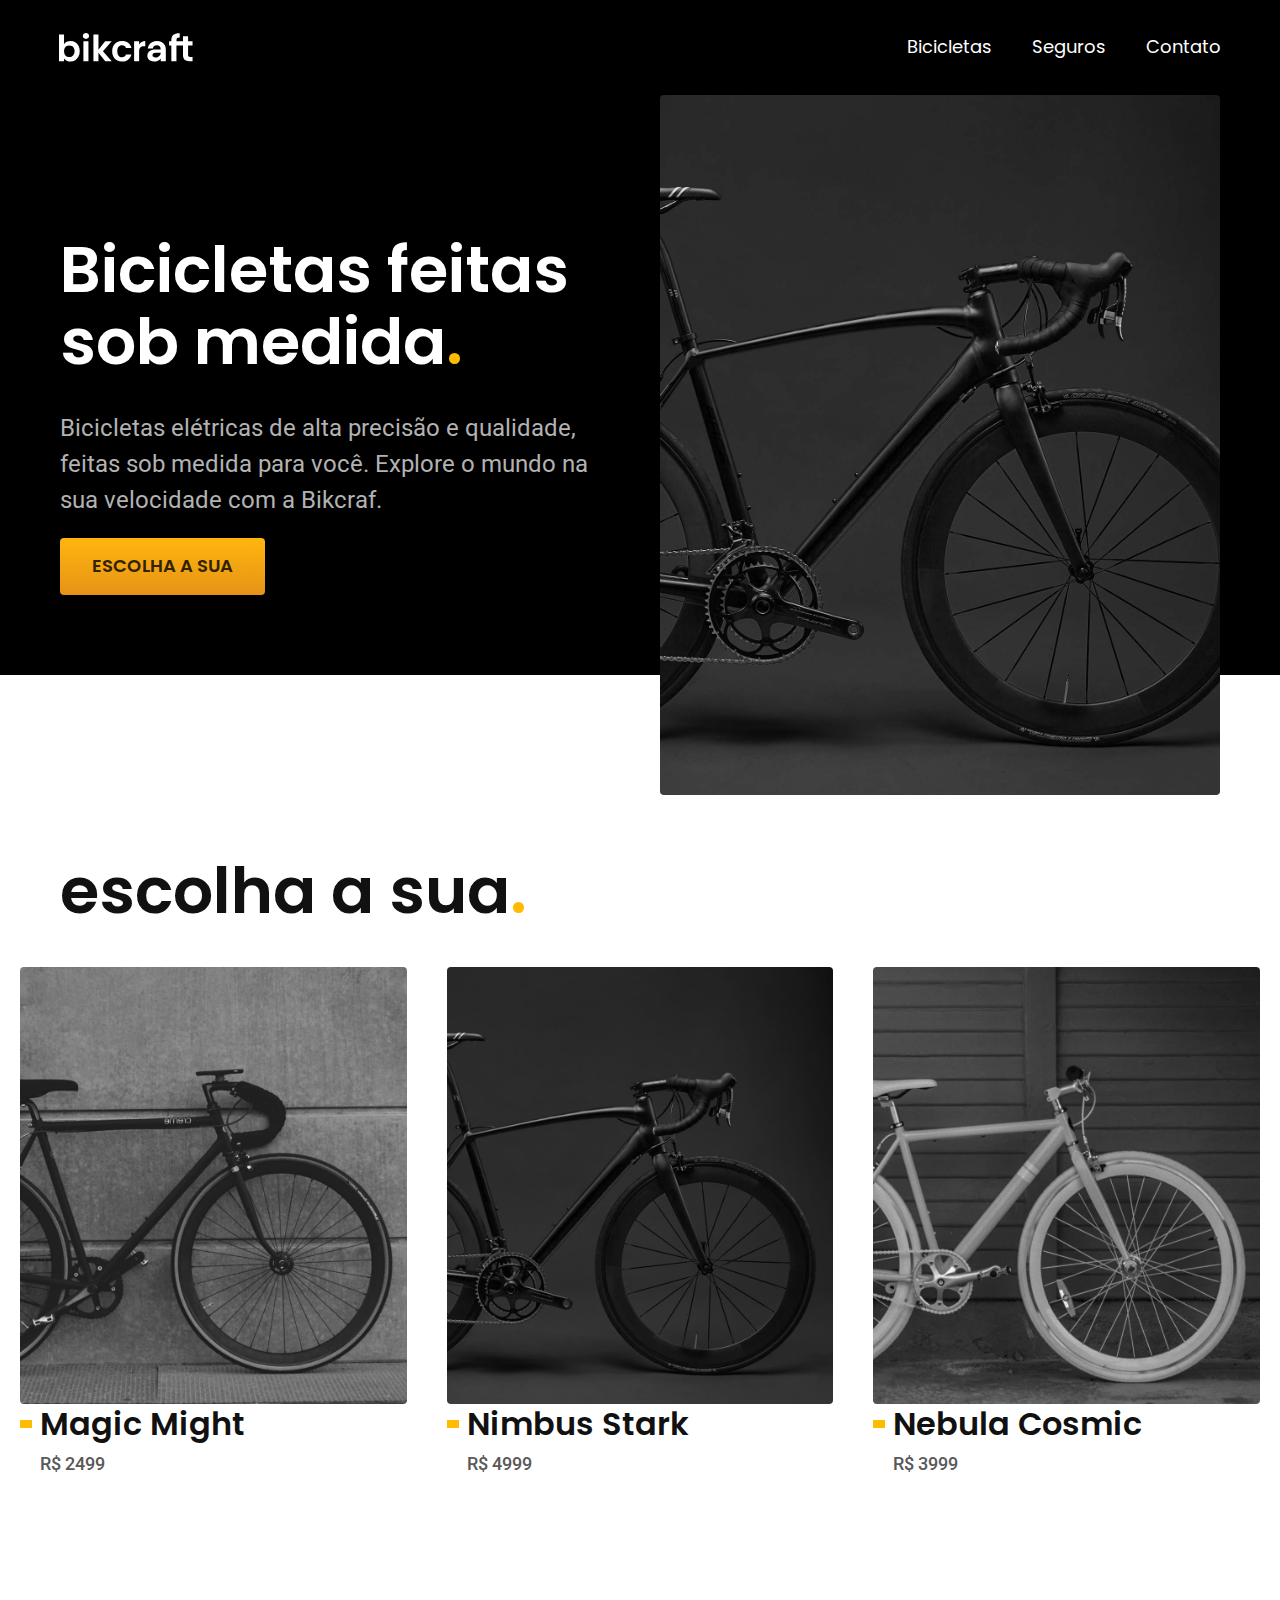
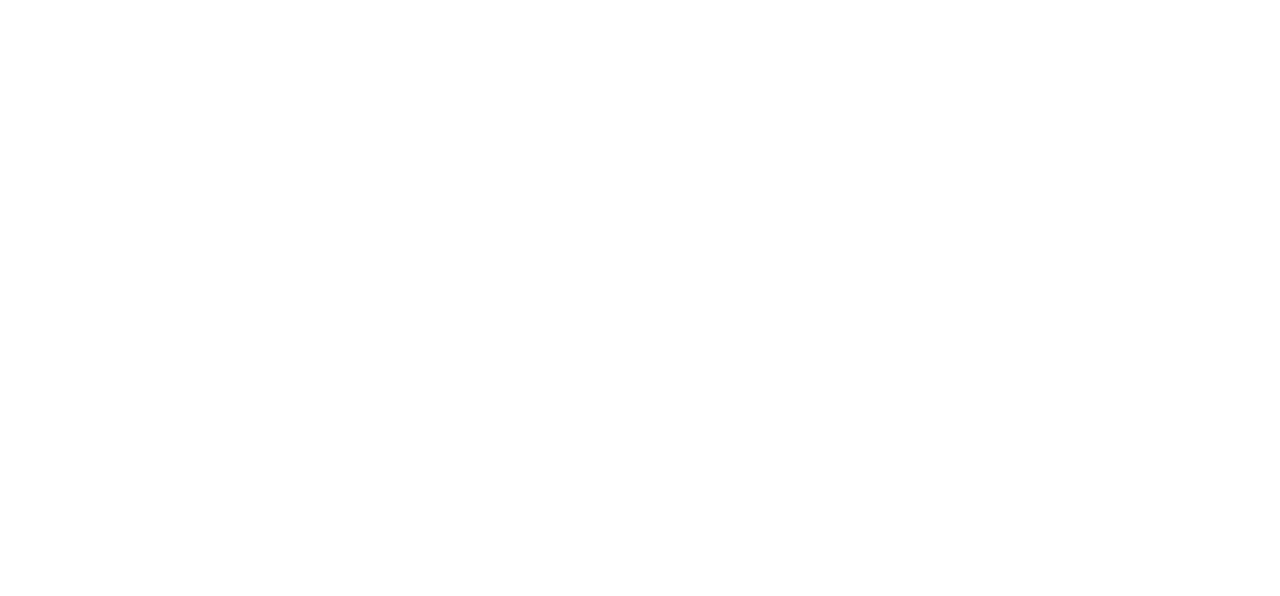
==== index.html @ c7e30a22 "bicicletas-lista-1" ====
<!DOCTYPE html>
<html lang="pt-br">

<head>
  <meta charset="UTF-8">
  <meta http-equiv="X-UA-Compatible" content="IE=edge">
  <meta name="viewport" content="width=device-width, initial-scale=1.0">
  <title>Bikcraft - Bicicletas Elétricas</title>
  <meta name="description" content="Biccletas elétricas de alta precisão e qualidade feitas sob medida para o cliente. Explore o mundo na sua velocidade com a Bikcraft.">
  <link rel="stylesheet" href="css/style.css">
  <link rel="preconnect" href="https://fonts.googleapis.com">
  <link rel="preconnect" href="https://fonts.gstatic.com" crossorigin>
  <link href="https://fonts.googleapis.com/css2?family=Poppins:wght@400;600&family=Roboto:wght@400;500&display=swap" rel="stylesheet">
</head>

<body>
  <header class="header-bg">
    <div class="header">
      <a href="./index.html">
        <img src="./img/bikcraft.svg" alt="Bikcraft">
      </a>
      <nav aria-label="primaria">
        <ul class="header-menu font-1-m cor-0">
          <li><a href="./bicicletas.html">Bicicletas</a></li>
          <li><a href="./seguros.html">Seguros</a></li>
          <li><a href="./contato.html">Contato</a></li>
        </ul>
      </nav>
    </div>
  </header>

  <main class="introducao-bg">
    <div class="introducao">
      <div class="introducao-conteudo">
        <h1 class="font-1-xxl">Bicicletas feitas sob medida<span class="cor-p1">.</span></h1>
        <p class="font-2-l cor-5">Bicicletas elétricas de alta precisão e qualidade, feitas sob medida para você. Explore o mundo na sua velocidade com a Bikcraf.</p>
        <a class="botao" href="./bicicletas.html">Escolha a sua</a>
      </div>
      <div>
        <img src="./img/fotos/introducao.jpg" alt="Bicicleta elétrica preta">
      </div>
    </div>
  </main>

  <article class="bicicletas-lista">
    <h2 class="font-1-xxl">escolha a sua<span class="cor-p1">.</span></h2>

    <ul>
      <li>
        <a href="./bicicletas/magic.html">
          <img src="./img/bicicletas/magic-home.jpg" alt="Bicicleta preta">
          <h3 class="font-1-xl">Magic Might</h3>
          <span class="font-2-m cor-8">R$ 2499</span>
        </a>
      </li>
      <li>
        <a href="./bicicletas/nimbus.html">
          <img src="./img/bicicletas/nimbus-home.jpg" alt="Bicicleta preta">
          <h3 class="font-1-xl">Nimbus Stark</h3>
          <span class="font-2-m cor-8">R$ 4999</span>
        </a>
      </li>
      <li>
        <a href="./bicicletas/nebula.html">
          <img src="./img/bicicletas/nebula-home.jpg" alt="Bicicleta preta">
          <h3 class="font-1-xl">Nebula Cosmic</h3>
          <span class="font-2-m cor-8">R$ 3999</span>
        </a>
      </li>
    </ul>
  </article>
</body>

</html>
---- css/style.css ----
@import "./global/global.css";
/* Utilidades */
@import "./utilidades/tipografia.css";
@import "./utilidades/cores.css";
@import "./utilidades/componentes.css";

/* Header */
@import "./global/header.css";

/* Home */
@import "./home/introducao.css";

/* Bicicletas */
@import "./bicicletas/bicicletas-lista.css";
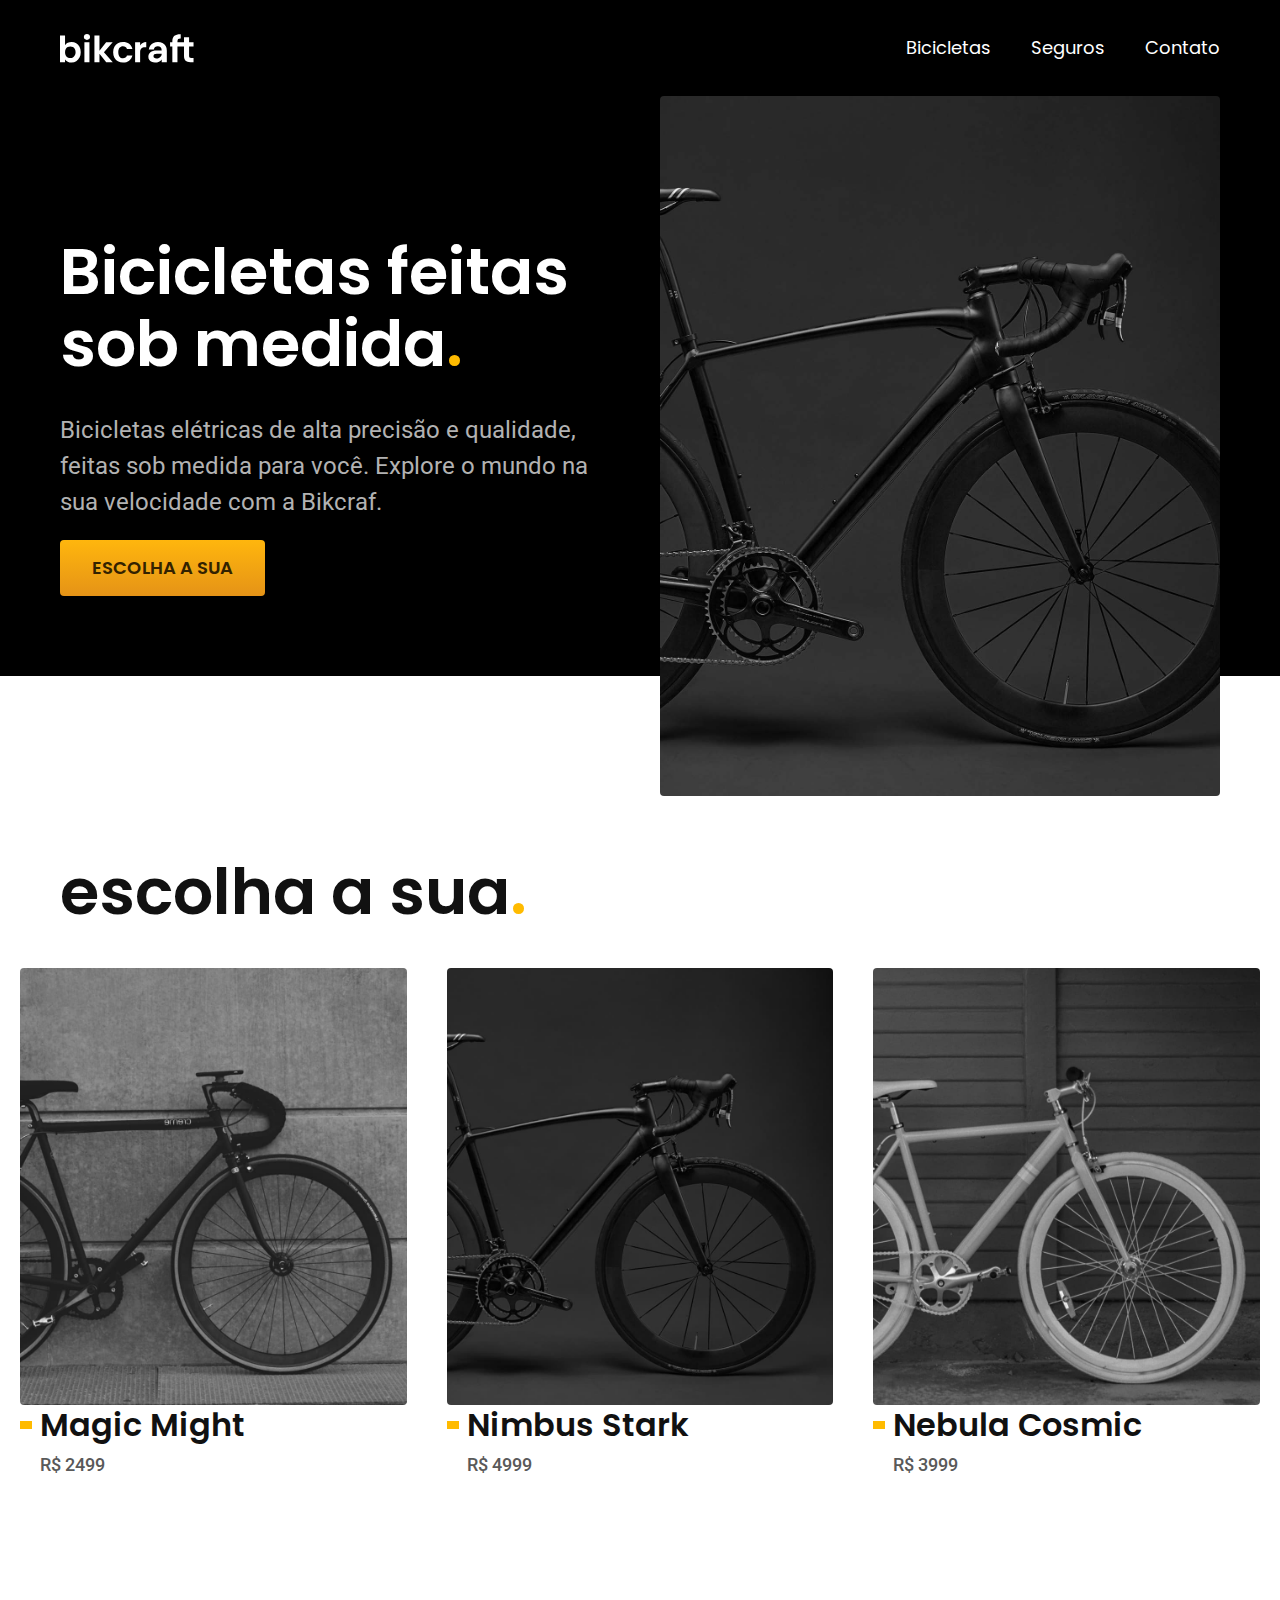
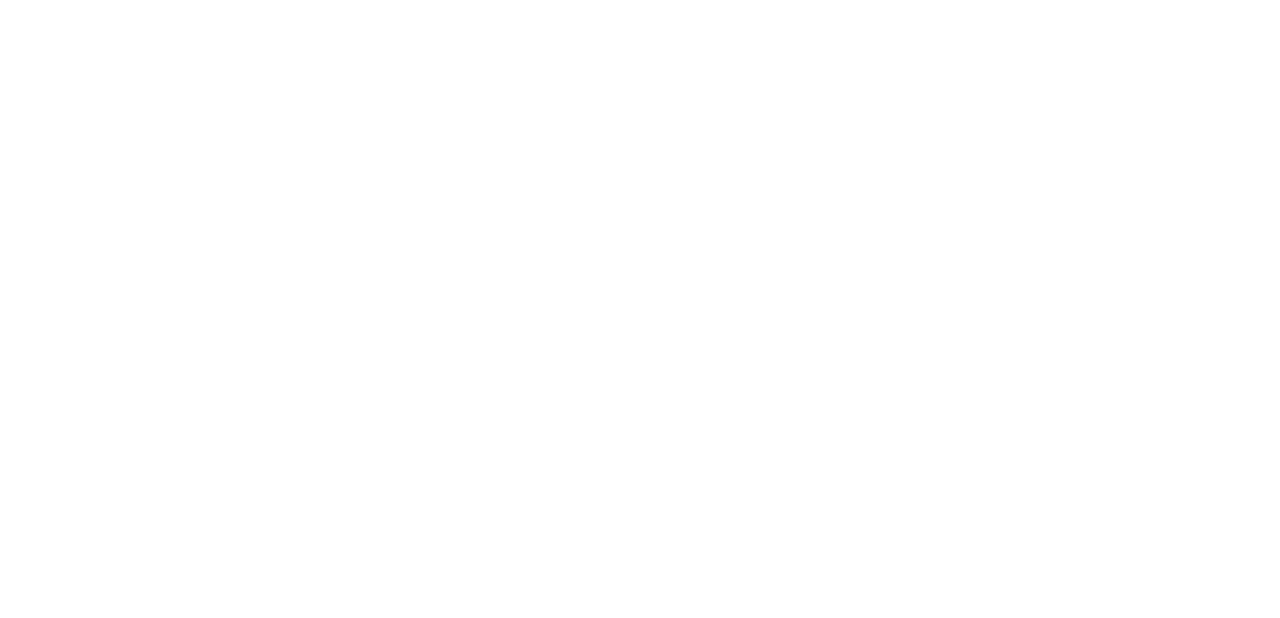
==== commit 75b16c81: "classe-container" ====
--- a/index.html
+++ b/index.html
@@ -15,7 +15,7 @@
 
 <body>
   <header class="header-bg">
-    <div class="header">
+    <div class="header container">
       <a href="./index.html">
         <img src="./img/bikcraft.svg" alt="Bikcraft">
       </a>
@@ -30,7 +30,7 @@
   </header>
 
   <main class="introducao-bg">
-    <div class="introducao">
+    <div class="introducao container">
       <div class="introducao-conteudo">
         <h1 class="font-1-xxl">Bicicletas feitas sob medida<span class="cor-p1">.</span></h1>
         <p class="font-2-l cor-5">Bicicletas elétricas de alta precisão e qualidade, feitas sob medida para você. Explore o mundo na sua velocidade com a Bikcraf.</p>
@@ -43,7 +43,7 @@
   </main>
 
   <article class="bicicletas-lista">
-    <h2 class="font-1-xxl">escolha a sua<span class="cor-p1">.</span></h2>
+    <h2 class="font-1-xxl container">escolha a sua<span class="cor-p1">.</span></h2>
 
     <ul>
       <li>
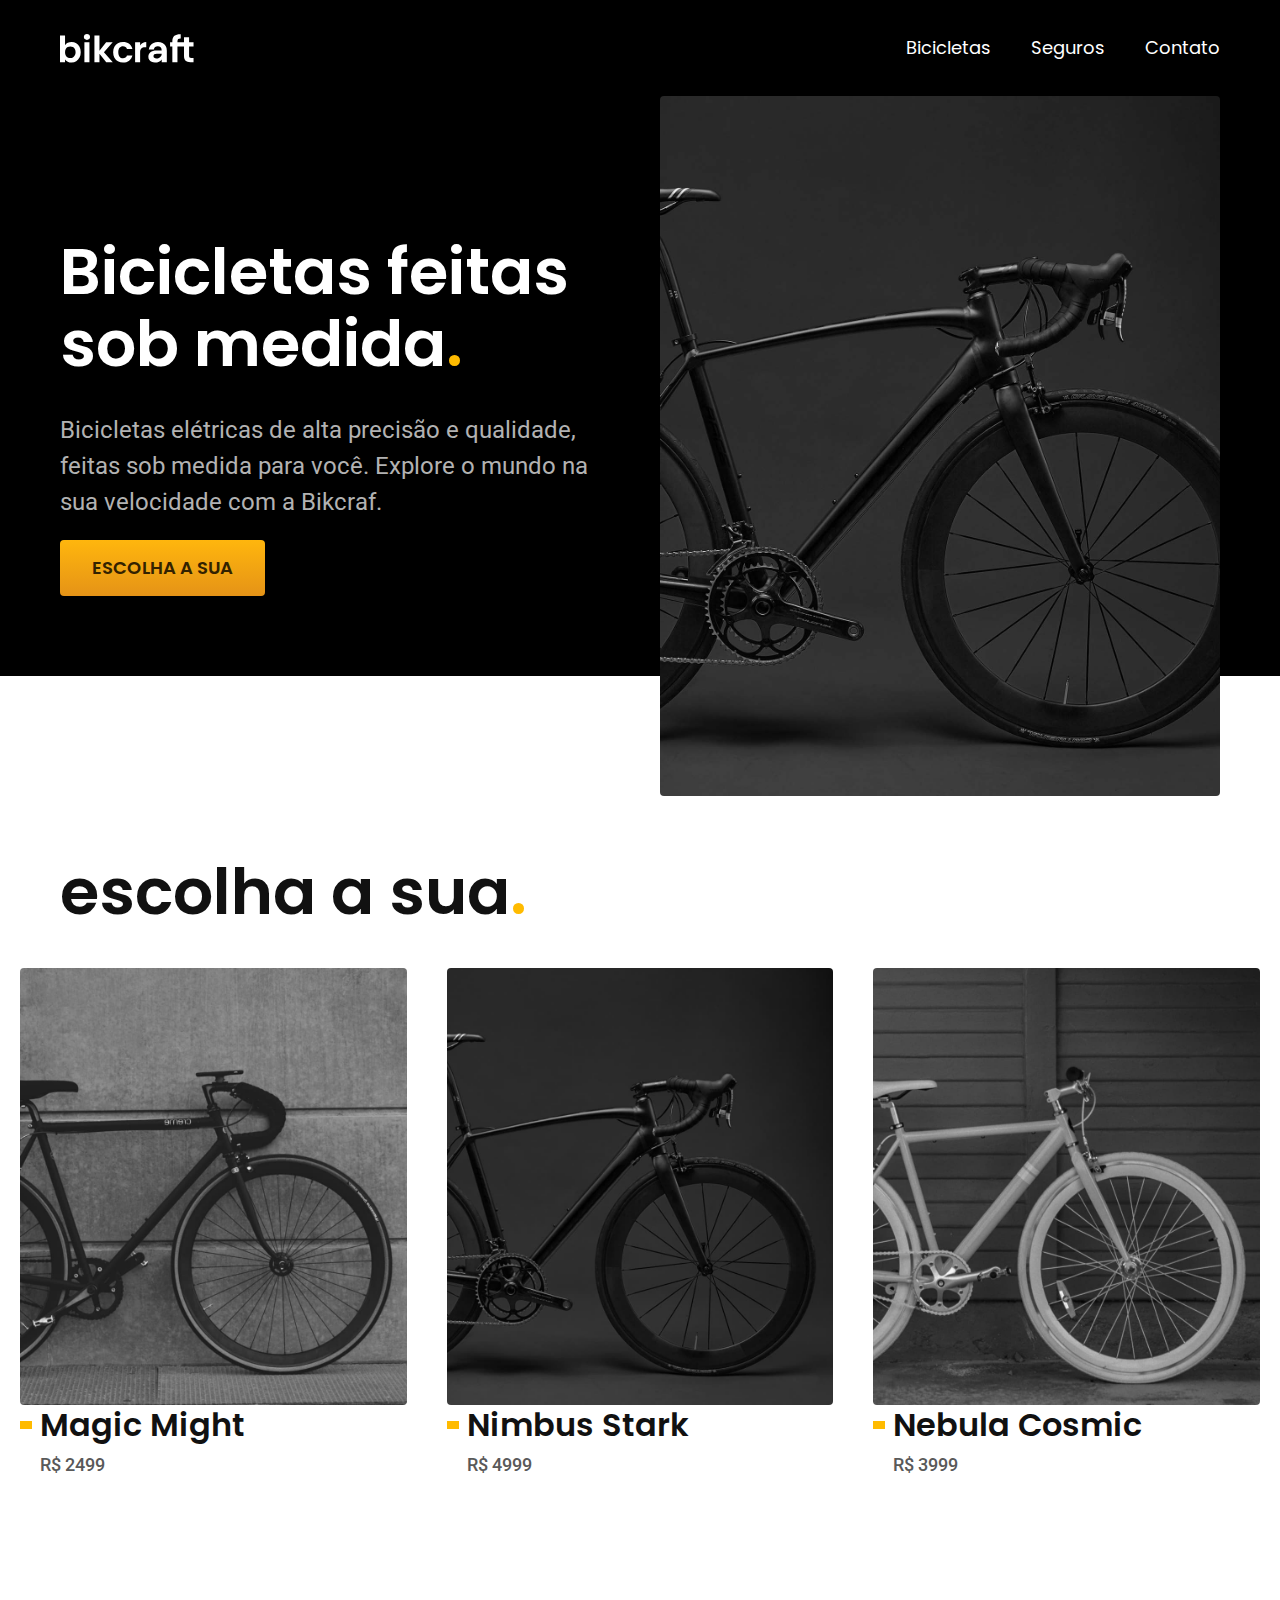
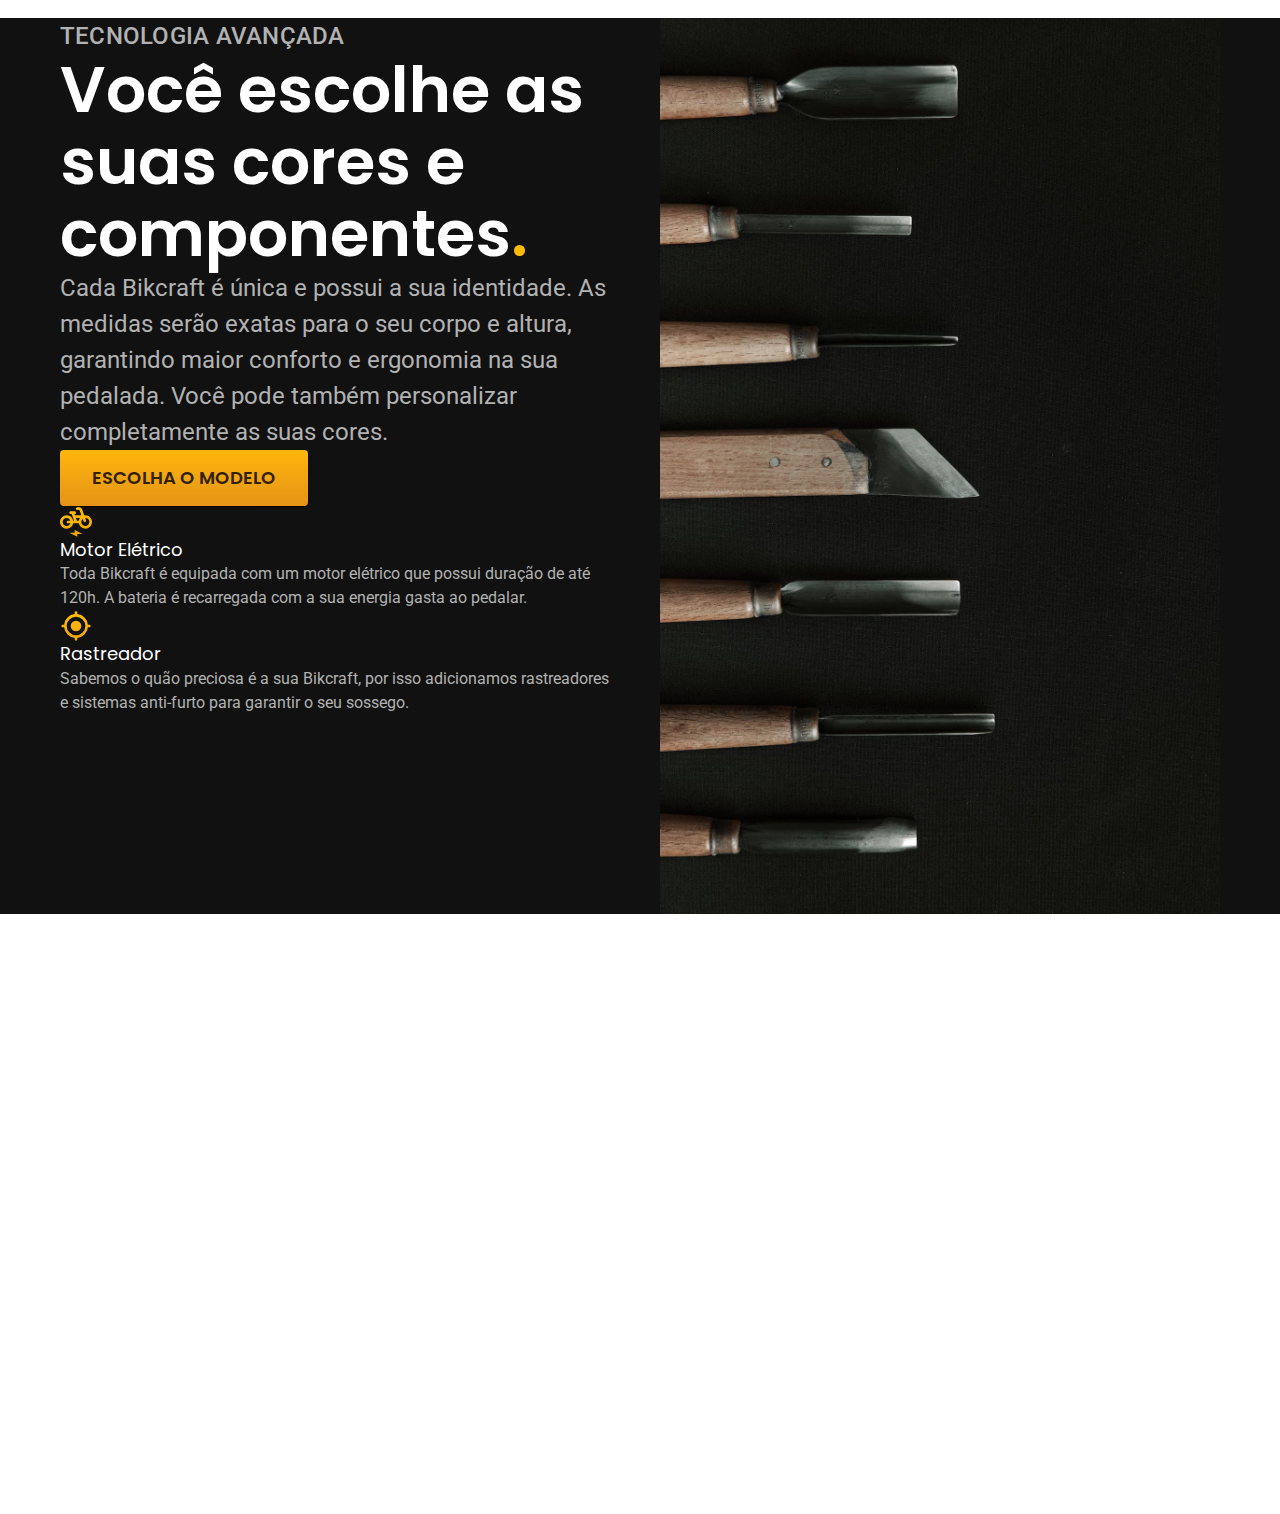
==== commit 9aa6fdda: "tecnologia-part-1" ====
--- a/index.html
+++ b/index.html
@@ -69,6 +69,30 @@
       </li>
     </ul>
   </article>
+
+  <article class="tecnologia-bg">
+    <div class="tecnologia container">
+      <div class="tecnologia-conteudo">
+        <span class="font-2-l-b cor-5">Tecnologia Avançada</span>
+        <h2 class="font-1-xxl cor-0">Você escolhe as suas cores e componentes<span class="cor-p1">.</span></h2>
+        <p class="font-2-l cor-5">Cada Bikcraft é única e possui a sua identidade. As medidas serão exatas para o seu corpo e altura, garantindo maior conforto e ergonomia na sua pedalada. Você pode também personalizar completamente as suas cores.</p>
+        <a class="botao link" href="./bicicletas.html">Escolha o modelo</a>
+        <div>
+          <img src="./img/icones/eletrica.svg" alt="">
+          <h3 class="font-1-m cor-0">Motor Elétrico</h3>
+          <p class="font-2-s cor-5">Toda Bikcraft é equipada com um motor elétrico que possui duração de até 120h. A bateria é recarregada com a sua energia gasta ao pedalar.</p>
+        </div>
+        <div>
+          <img src="./img/icones/rastreador.svg" alt="">
+          <h3 class="font-1-m cor-0">Rastreador</h3>
+          <p class="font-2-s cor-5">Sabemos o quão preciosa é a sua Bikcraft, por isso adicionamos rastreadores e sistemas anti-furto para garantir o seu sossego.</p>
+        </div>
+      </div>
+      <div class="tecnologia-imagem">
+        <img src="./img/fotos/tecnologia.jpg" alt="">
+      </div>
+    </div>
+  </article>
 </body>
 
 </html>--- a/css/style.css
+++ b/css/style.css
@@ -9,6 +9,7 @@
 
 /* Home */
 @import "./home/introducao.css";
+@import "./home/tecnologia.css";
 
 /* Bicicletas */
 @import "./bicicletas/bicicletas-lista.css";
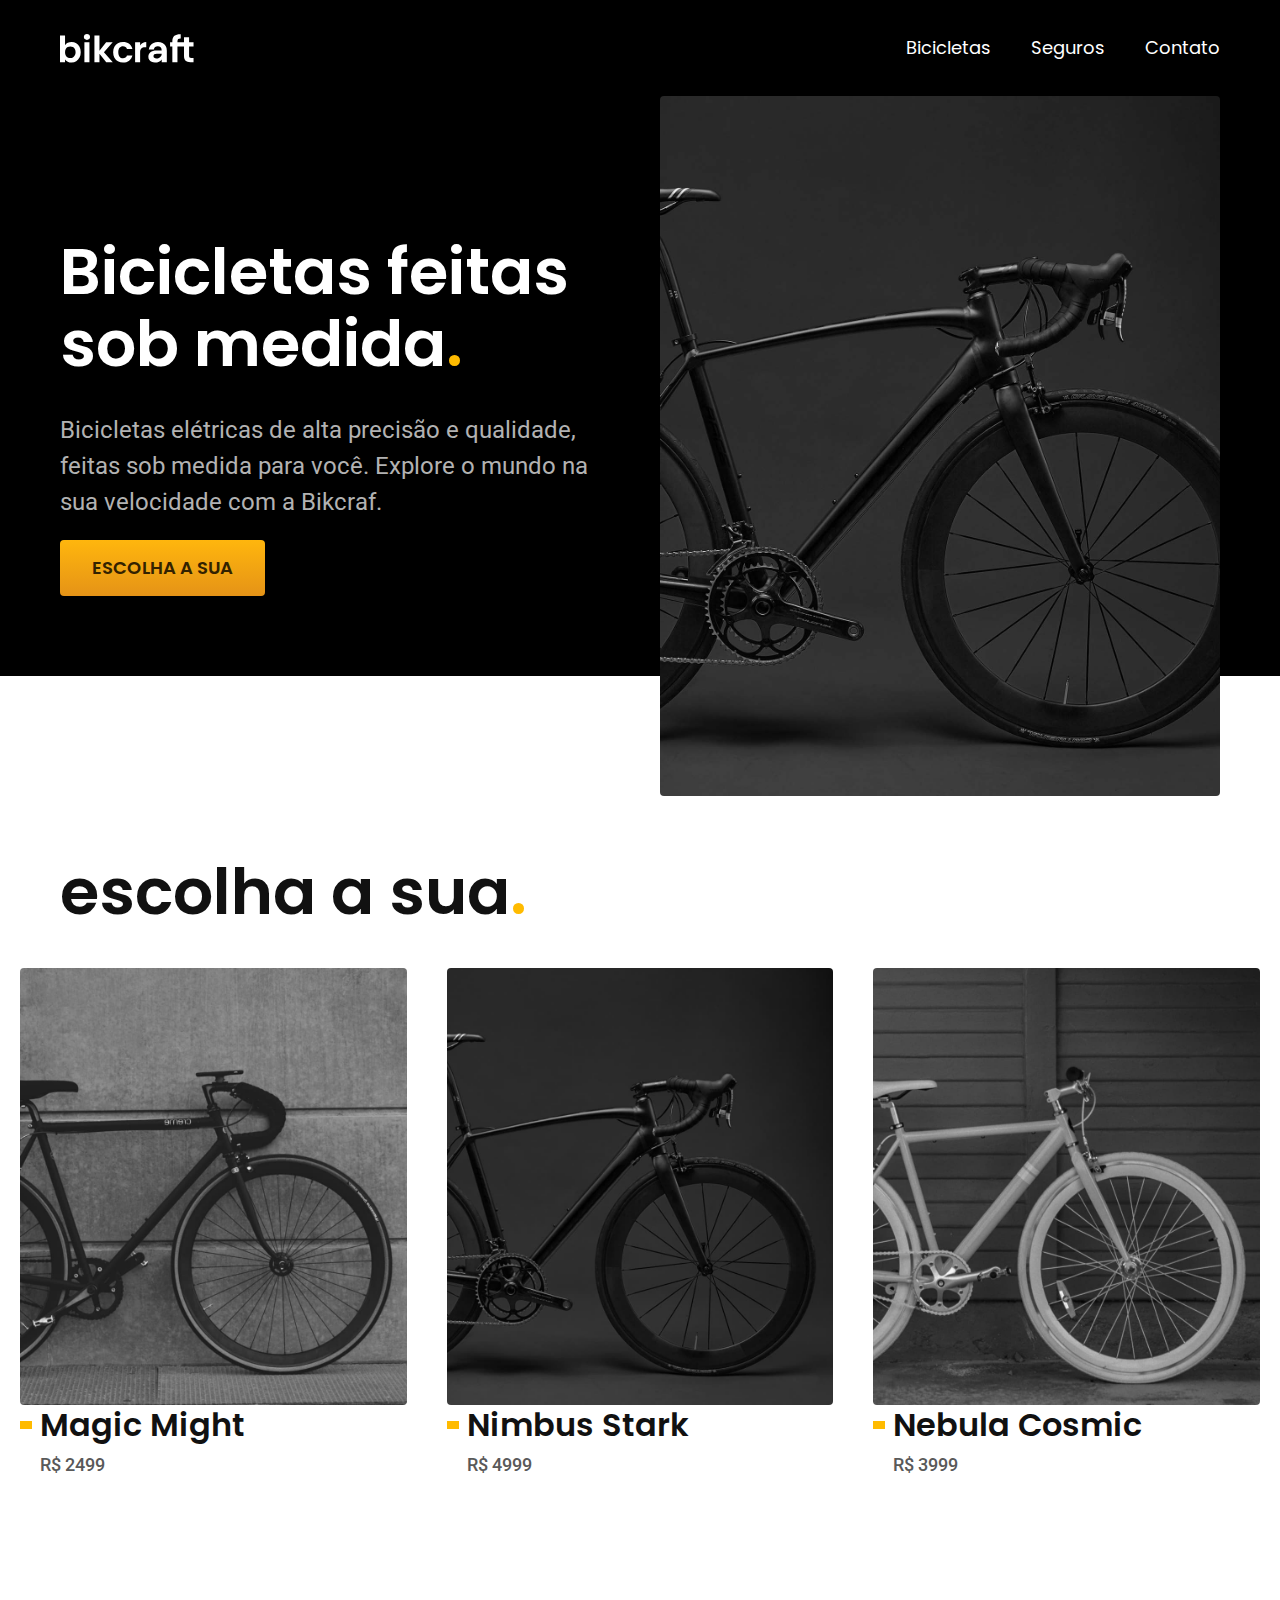
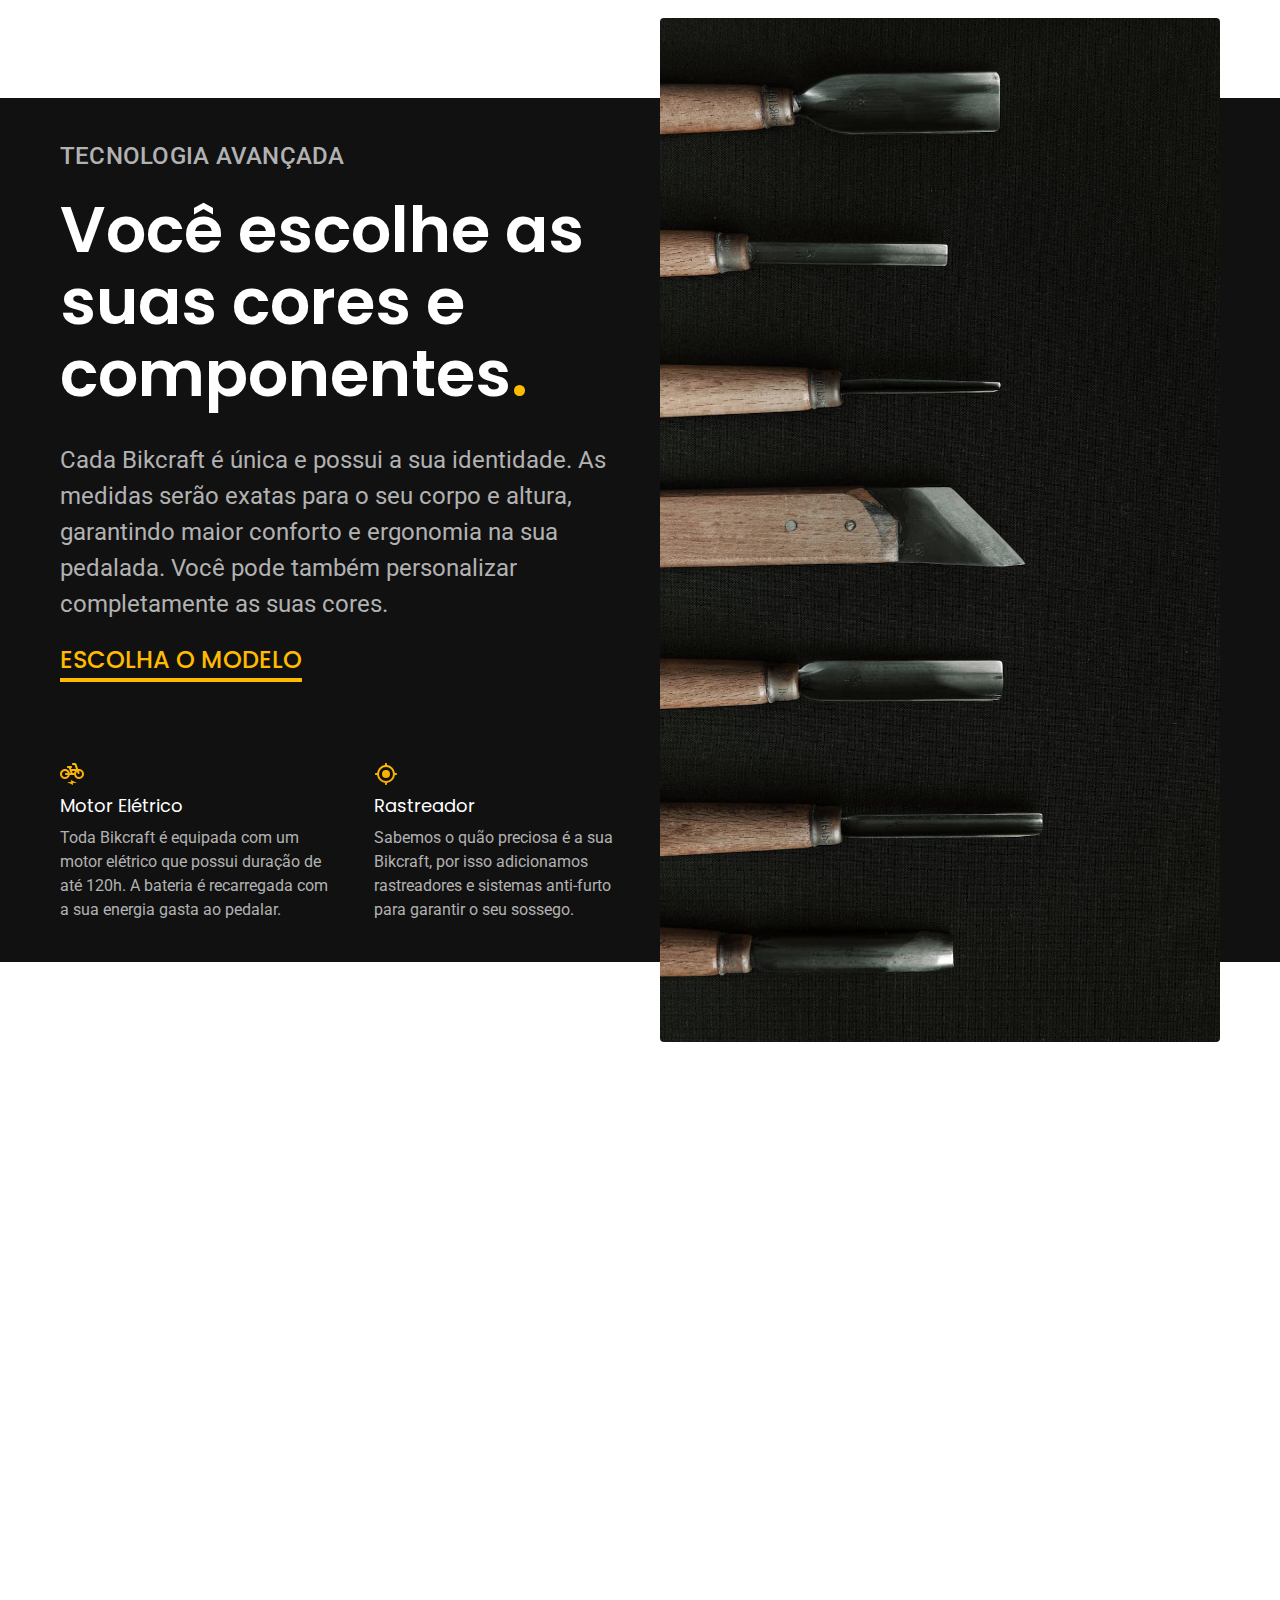
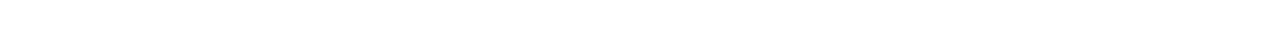
==== commit 75f0ed0b: "tecnologia-parte-2" ====
--- a/index.html
+++ b/index.html
@@ -76,16 +76,18 @@
         <span class="font-2-l-b cor-5">Tecnologia Avançada</span>
         <h2 class="font-1-xxl cor-0">Você escolhe as suas cores e componentes<span class="cor-p1">.</span></h2>
         <p class="font-2-l cor-5">Cada Bikcraft é única e possui a sua identidade. As medidas serão exatas para o seu corpo e altura, garantindo maior conforto e ergonomia na sua pedalada. Você pode também personalizar completamente as suas cores.</p>
-        <a class="botao link" href="./bicicletas.html">Escolha o modelo</a>
-        <div>
-          <img src="./img/icones/eletrica.svg" alt="">
-          <h3 class="font-1-m cor-0">Motor Elétrico</h3>
-          <p class="font-2-s cor-5">Toda Bikcraft é equipada com um motor elétrico que possui duração de até 120h. A bateria é recarregada com a sua energia gasta ao pedalar.</p>
-        </div>
-        <div>
-          <img src="./img/icones/rastreador.svg" alt="">
-          <h3 class="font-1-m cor-0">Rastreador</h3>
-          <p class="font-2-s cor-5">Sabemos o quão preciosa é a sua Bikcraft, por isso adicionamos rastreadores e sistemas anti-furto para garantir o seu sossego.</p>
+        <a class="link" href="./bicicletas.html">Escolha o modelo</a>
+        <div class="tecnologia-vantagens">
+          <div>
+            <img src="./img/icones/eletrica.svg" alt="">
+            <h3 class="font-1-m cor-0">Motor Elétrico</h3>
+            <p class="font-2-s cor-5">Toda Bikcraft é equipada com um motor elétrico que possui duração de até 120h. A bateria é recarregada com a sua energia gasta ao pedalar.</p>
+          </div>
+          <div>
+            <img src="./img/icones/rastreador.svg" alt="">
+            <h3 class="font-1-m cor-0">Rastreador</h3>
+            <p class="font-2-s cor-5">Sabemos o quão preciosa é a sua Bikcraft, por isso adicionamos rastreadores e sistemas anti-furto para garantir o seu sossego.</p>
+          </div>
         </div>
       </div>
       <div class="tecnologia-imagem">
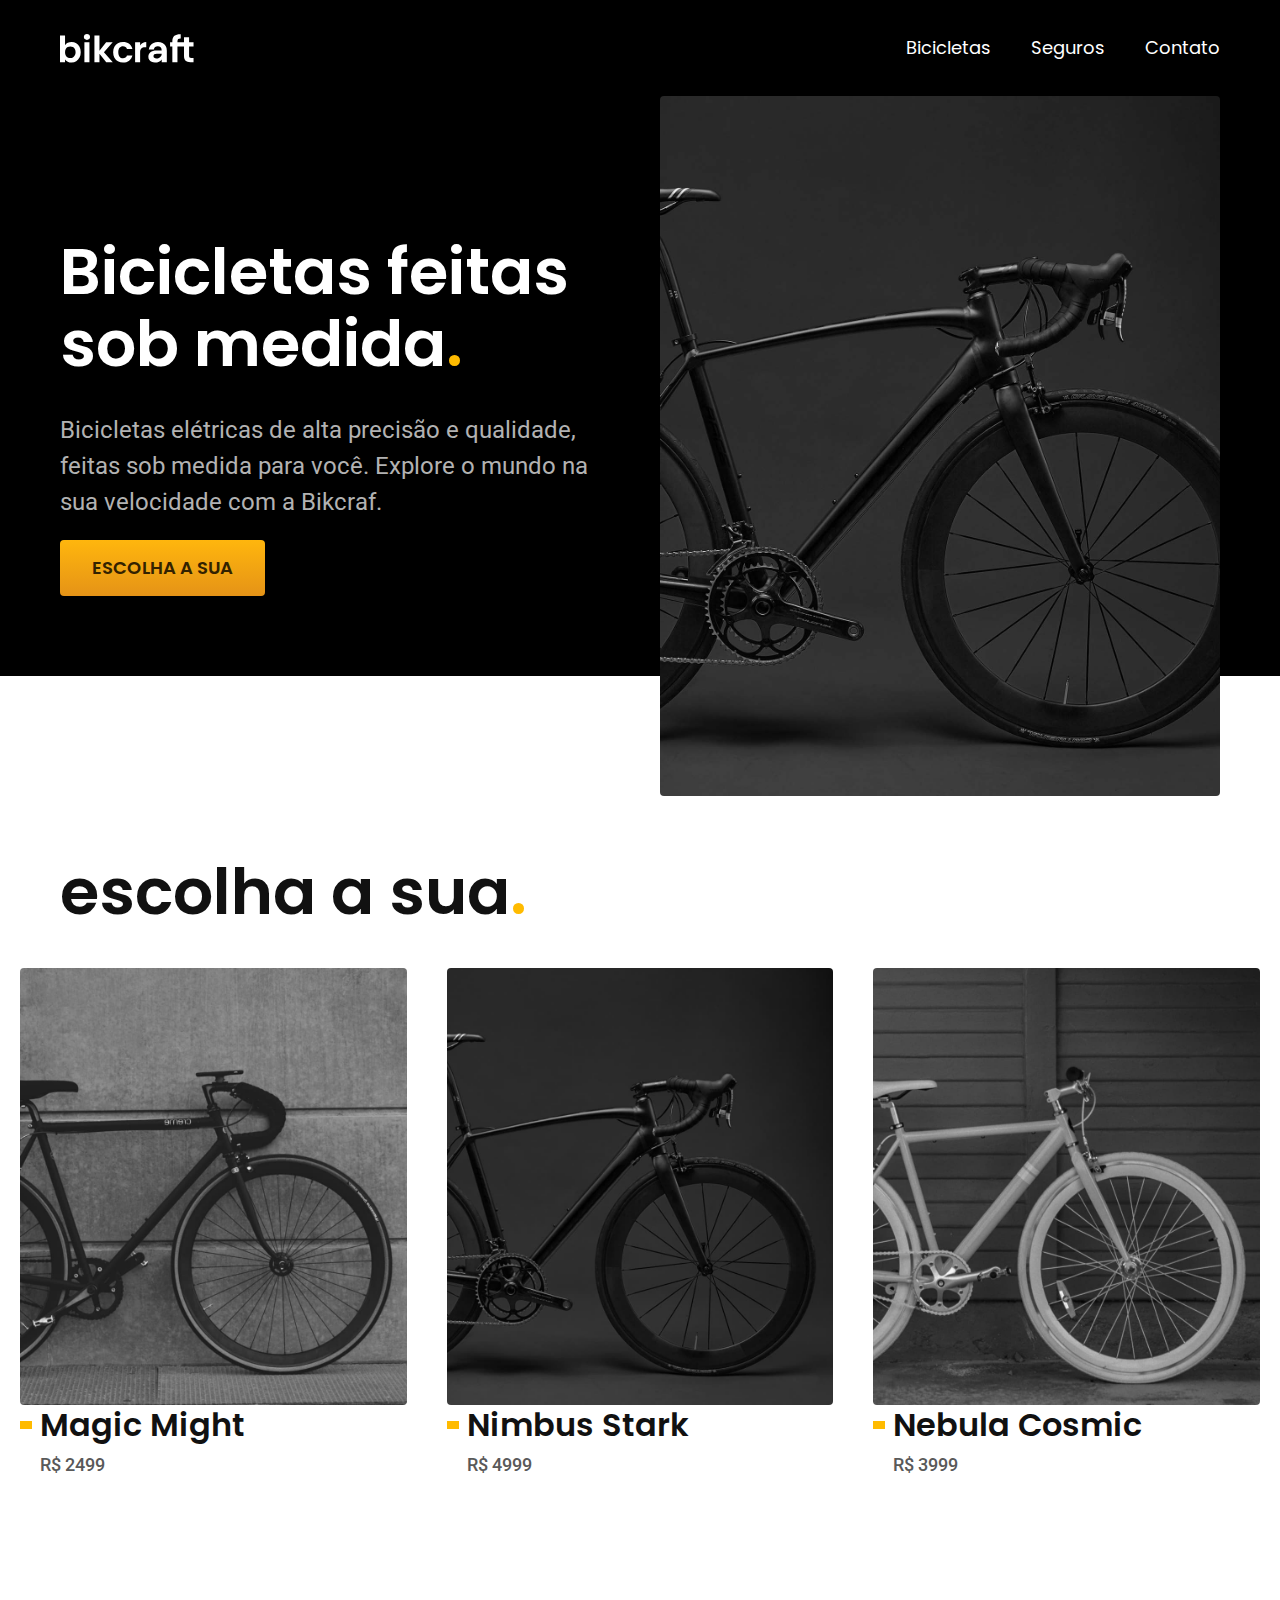
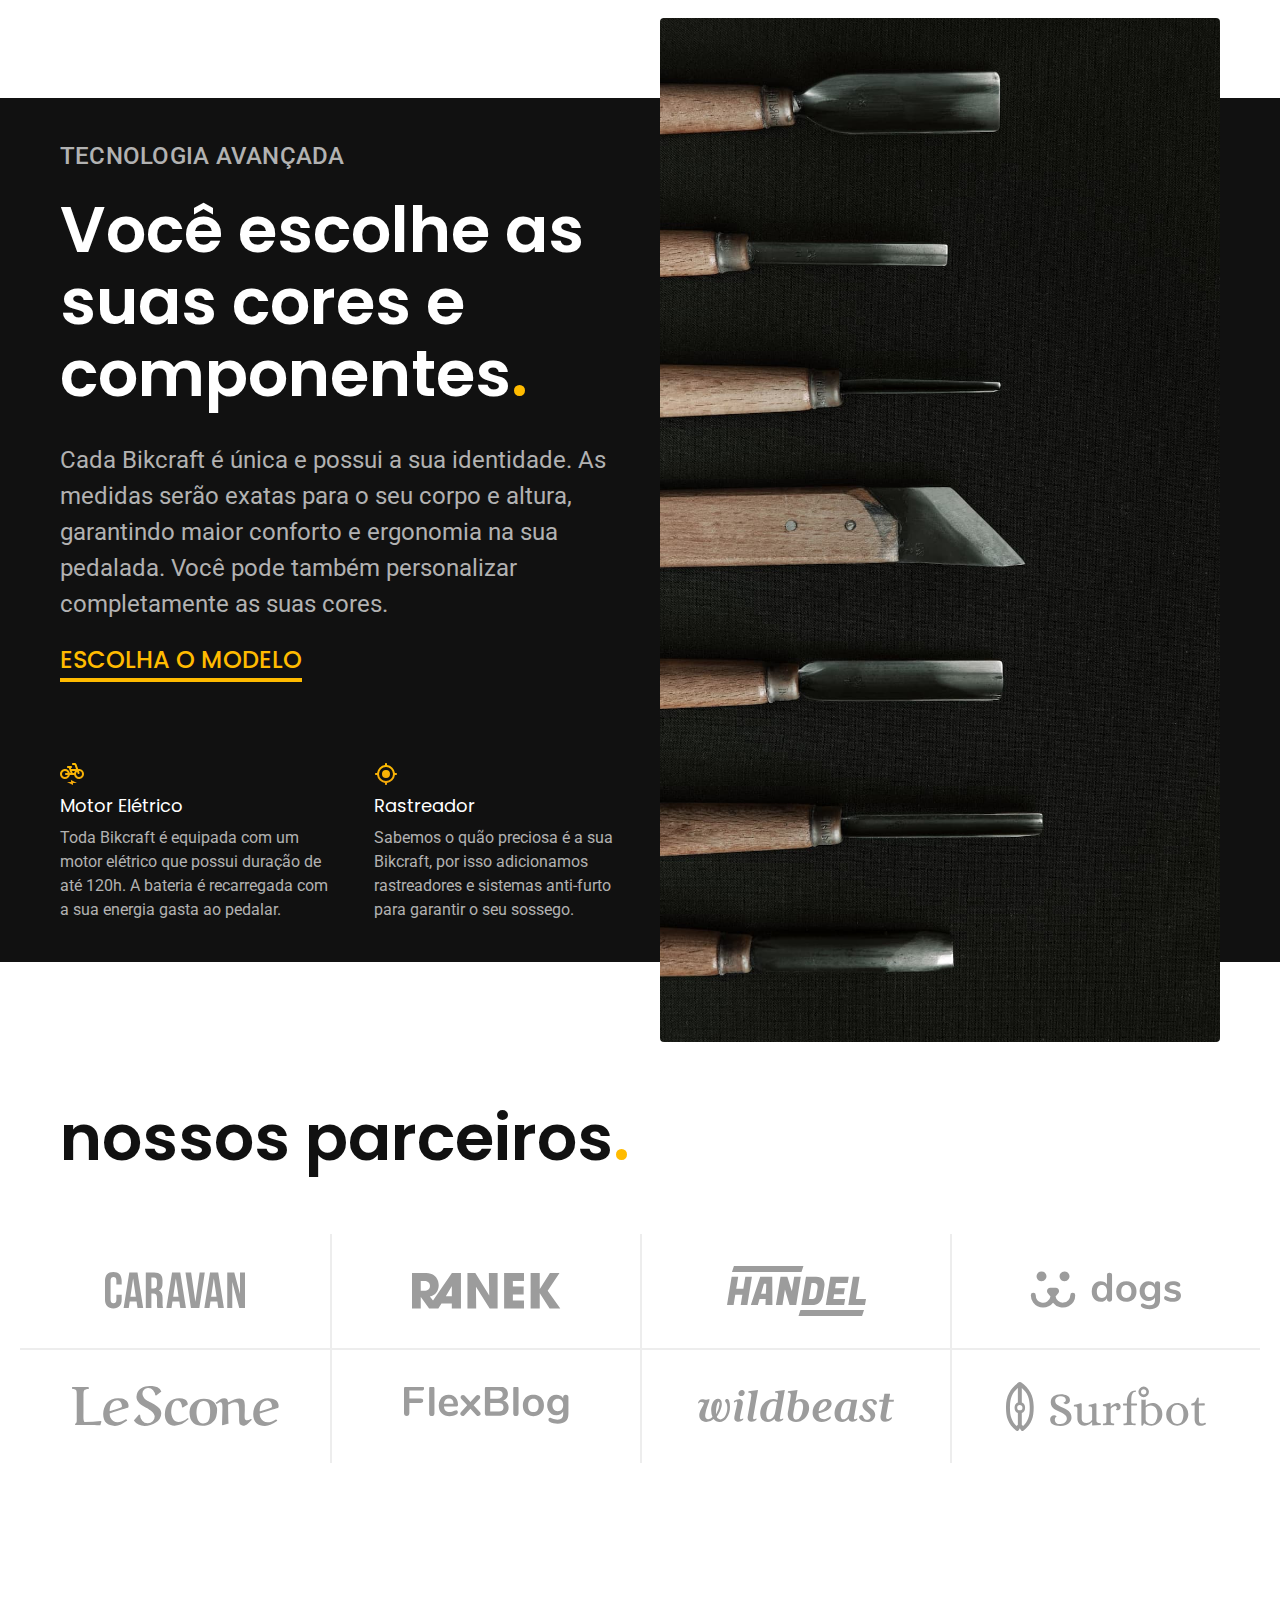
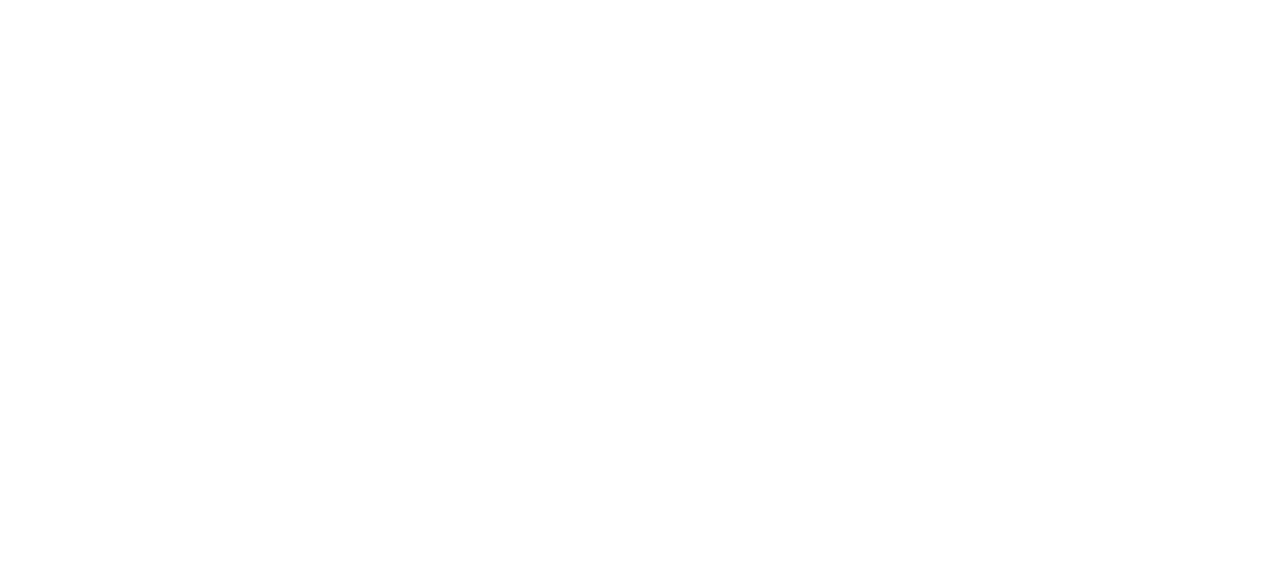
==== commit 7a2cd4ef: "parceiros" ====
--- a/index.html
+++ b/index.html
@@ -95,6 +95,21 @@
       </div>
     </div>
   </article>
+
+  <section class="parceiros" aria-label="Nossos Parceiros">
+    <h2 class="font-1-xxl container">nossos parceiros<span class="cor-p1">.</span></h2>
+
+    <ul>
+      <li><img src="./img/parceiros/caravan.svg" alt="caravan"></li>
+      <li><img src="./img/parceiros/ranek.svg" alt="ranek"></li>
+      <li><img src="./img/parceiros/handel.svg" alt="handel"></li>
+      <li><img src="./img/parceiros/dogs.svg" alt="dogs"></li>
+      <li><img src="./img/parceiros/lescone.svg" alt="lescone"></li>
+      <li><img src="./img/parceiros/flexblog.svg" alt="flexblog"></li>
+      <li><img src="./img/parceiros/wildbeast.svg" alt="wildbeast"></li>
+      <li><img src="./img/parceiros/surfbot.svg" alt="surfbot"></li>
+    </ul>
+  </section>
 </body>
 
 </html>--- a/css/style.css
+++ b/css/style.css
@@ -10,6 +10,7 @@
 /* Home */
 @import "./home/introducao.css";
 @import "./home/tecnologia.css";
+@import "./home/parceiros.css";
 
 /* Bicicletas */
 @import "./bicicletas/bicicletas-lista.css";
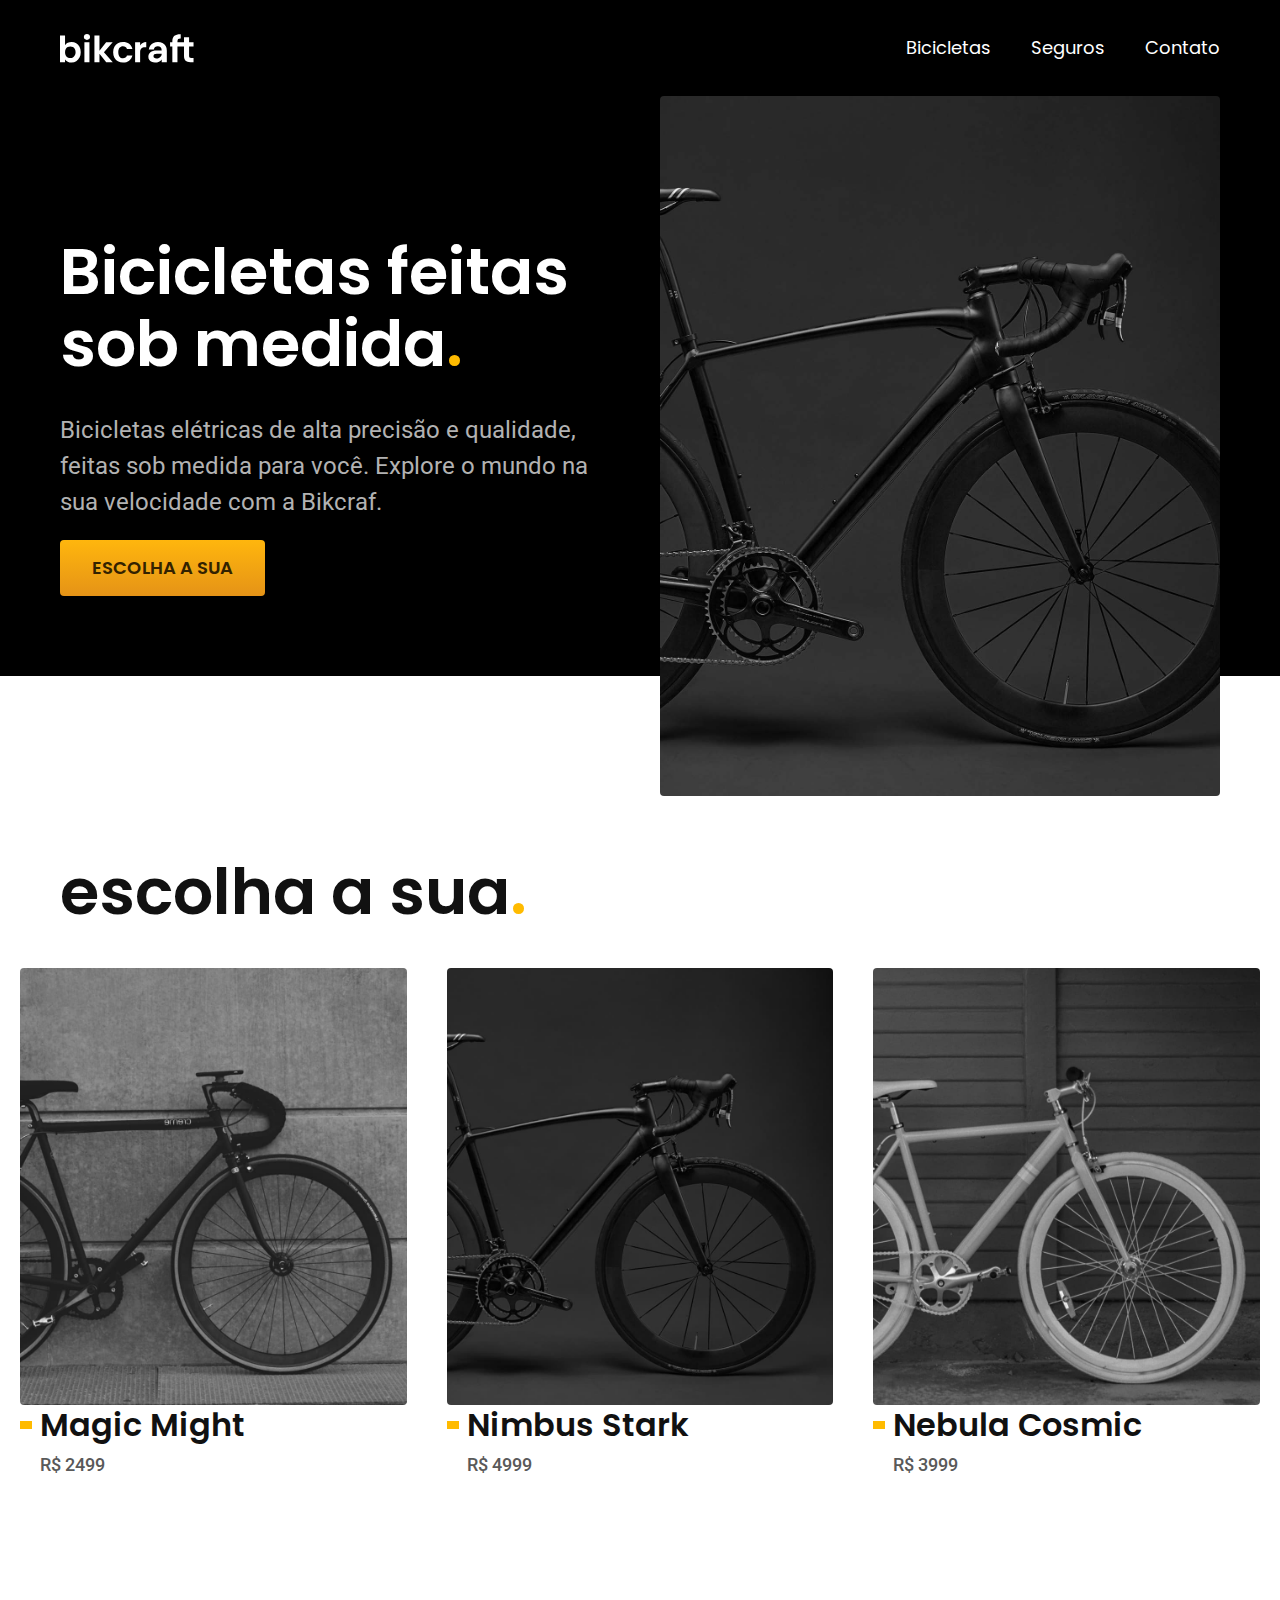
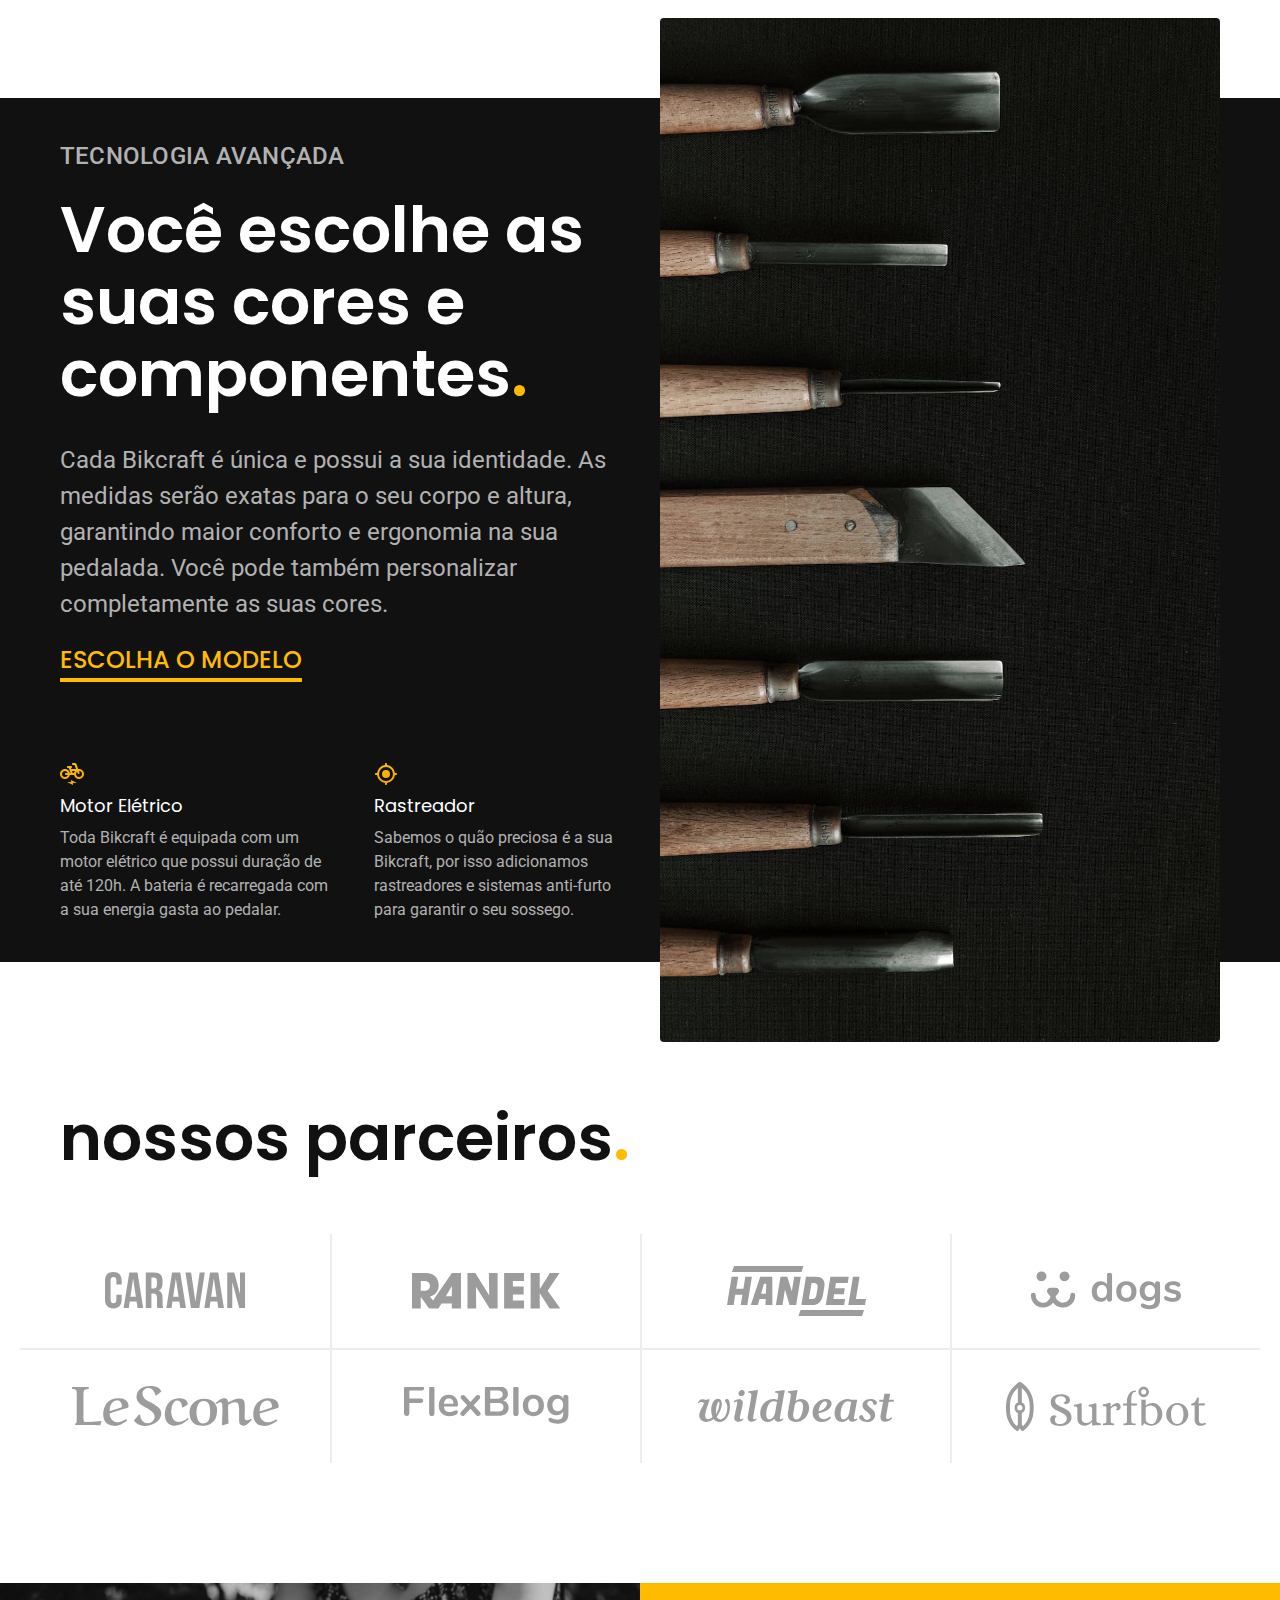
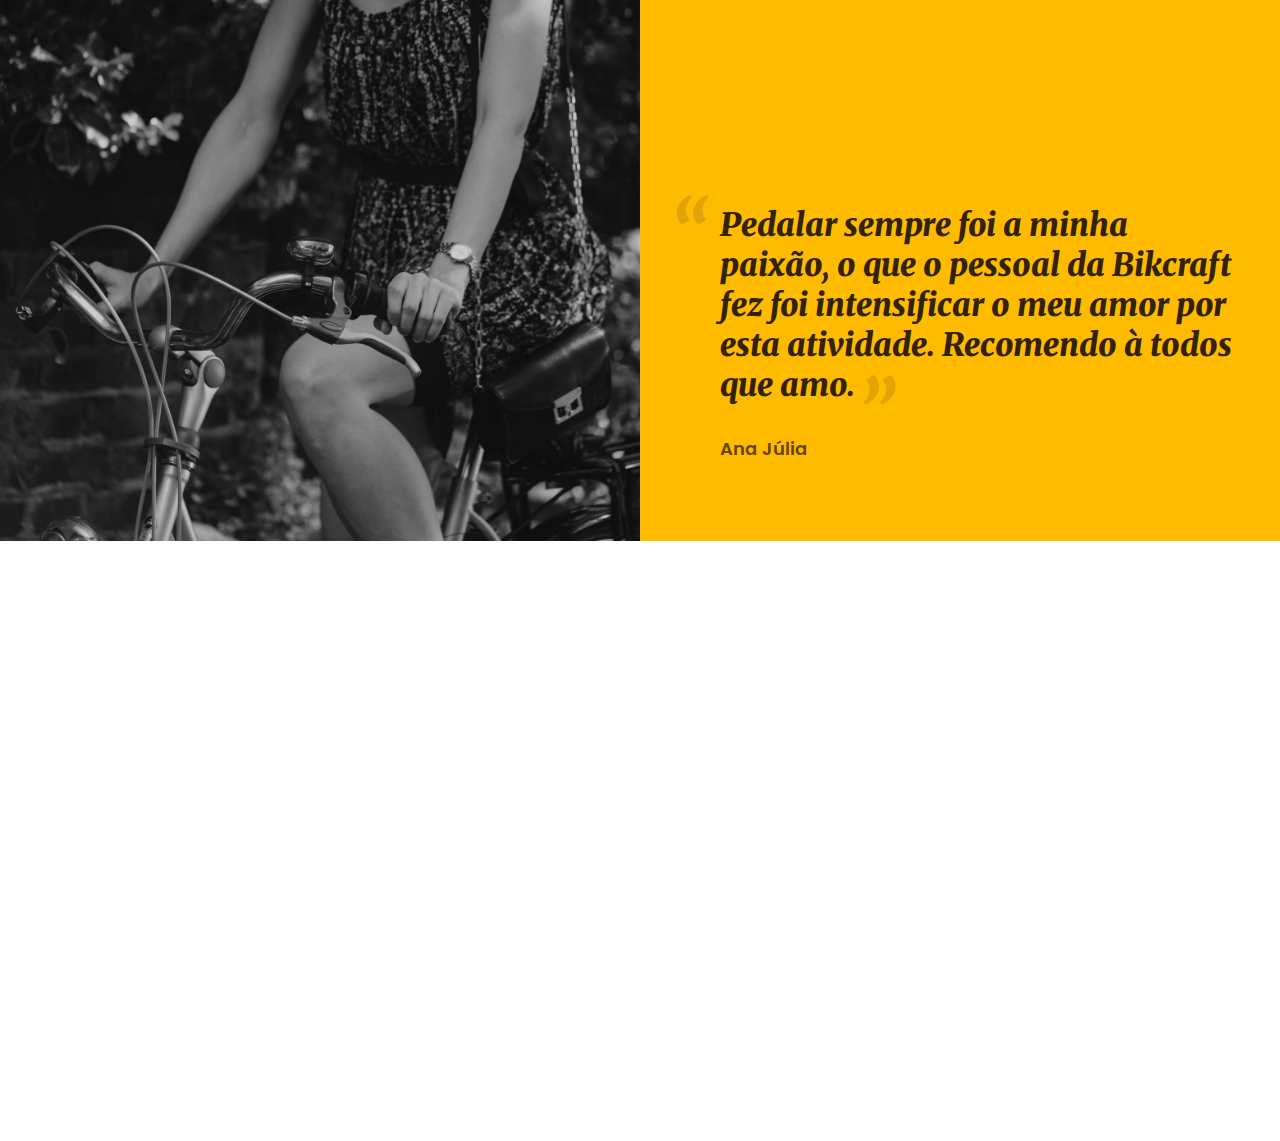
==== commit 2a348238: "depoimento" ====
--- a/index.html
+++ b/index.html
@@ -10,7 +10,7 @@
   <link rel="stylesheet" href="css/style.css">
   <link rel="preconnect" href="https://fonts.googleapis.com">
   <link rel="preconnect" href="https://fonts.gstatic.com" crossorigin>
-  <link href="https://fonts.googleapis.com/css2?family=Poppins:wght@400;600&family=Roboto:wght@400;500&display=swap" rel="stylesheet">
+  <link href="https://fonts.googleapis.com/css2?family=Merriweather:ital,wght@1,900&family=Poppins:wght@400;600&family=Roboto:wght@400;500&display=swap" rel="stylesheet">
 </head>
 
 <body>
@@ -110,6 +110,18 @@
       <li><img src="./img/parceiros/surfbot.svg" alt="surfbot"></li>
     </ul>
   </section>
+
+  <section class="depoimento" aria-label="Depoimento">
+    <div>
+      <img src="./img/fotos/depoimento.jpg" alt="Pessoa pedalando um bicicleta Bikcraft">
+    </div>
+    <div class="depoimento-conteudo">
+      <blockquote class="font-1-xl cor-p5">
+        <p>Pedalar sempre foi a minha paixão, o que o pessoal da Bikcraft fez foi intensificar o meu amor por esta atividade. Recomendo à todos que amo.</p>
+      </blockquote>
+      <span class="font-1-m-b cor-p4">Ana Júlia</span>
+    </div>
+  </section>
 </body>
 
 </html>--- a/css/style.css
+++ b/css/style.css
@@ -11,6 +11,7 @@
 @import "./home/introducao.css";
 @import "./home/tecnologia.css";
 @import "./home/parceiros.css";
+@import "./home/depoimento.css";
 
 /* Bicicletas */
 @import "./bicicletas/bicicletas-lista.css";
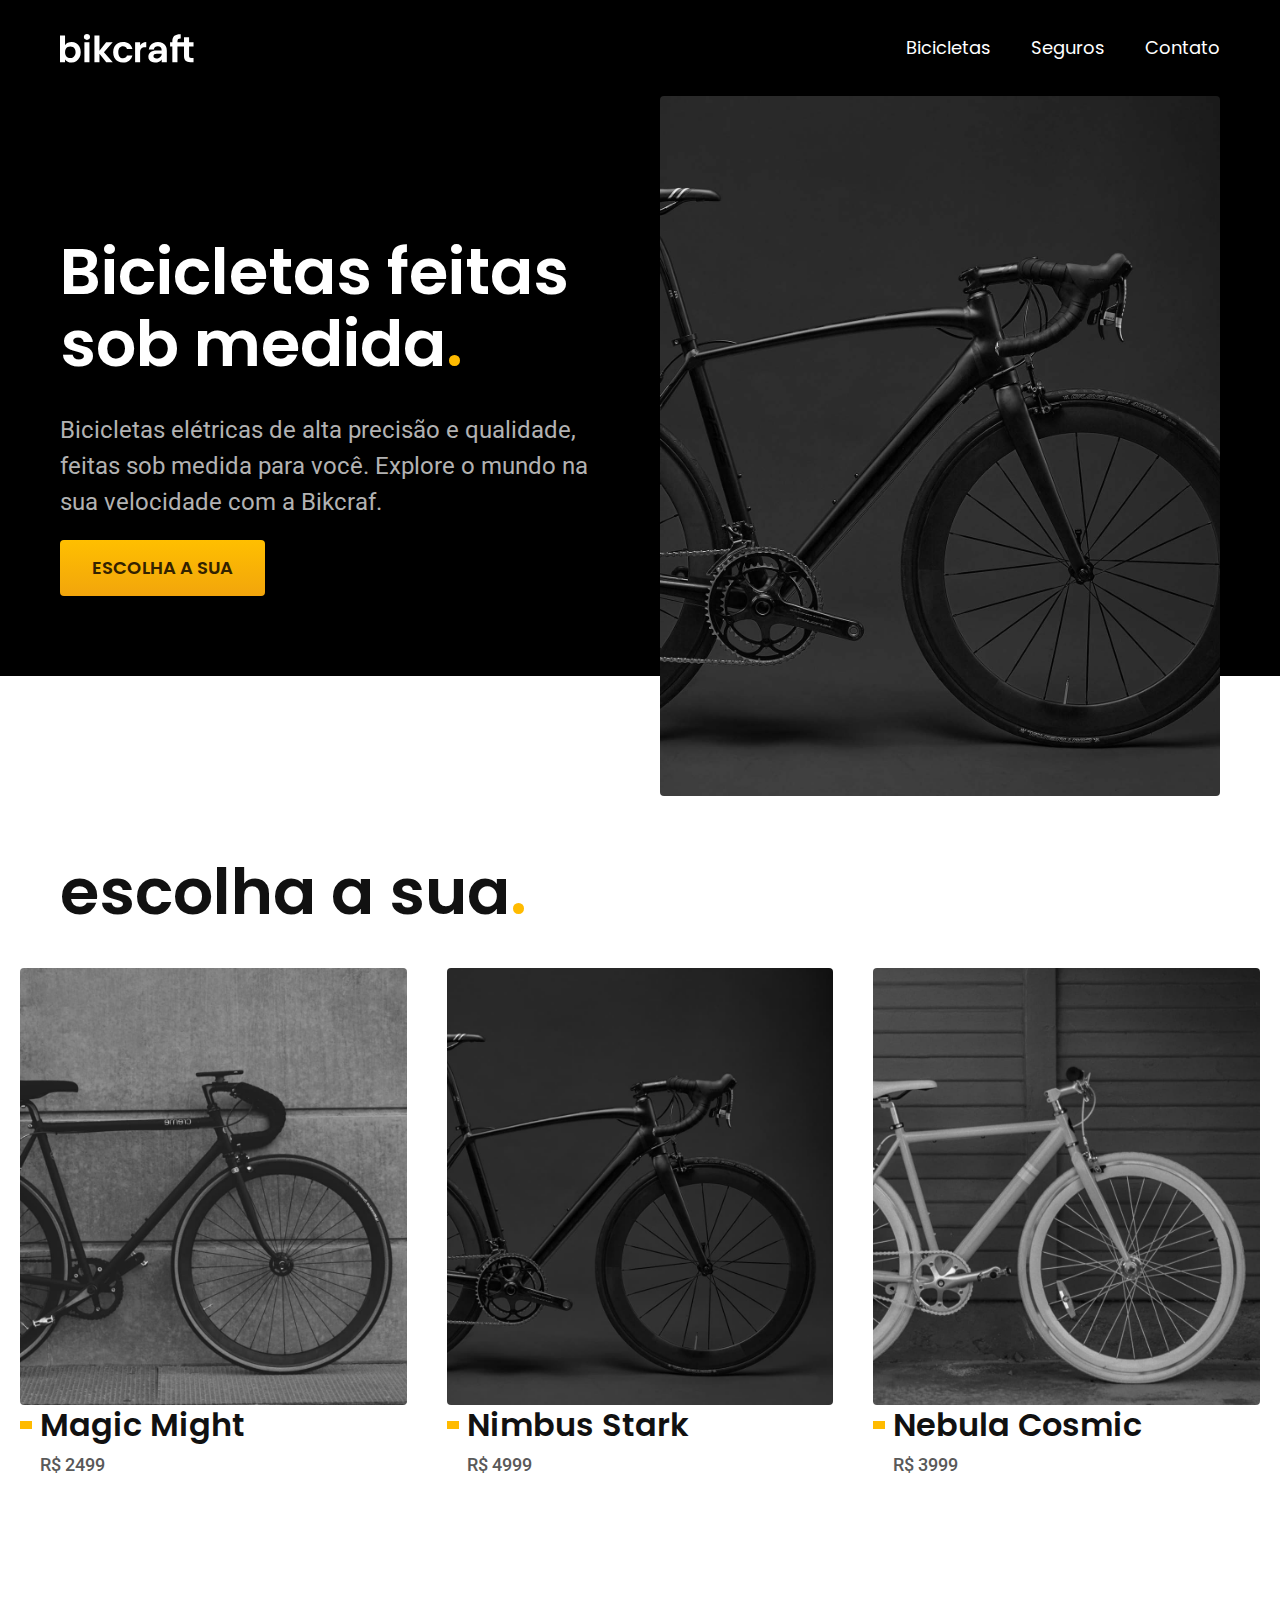
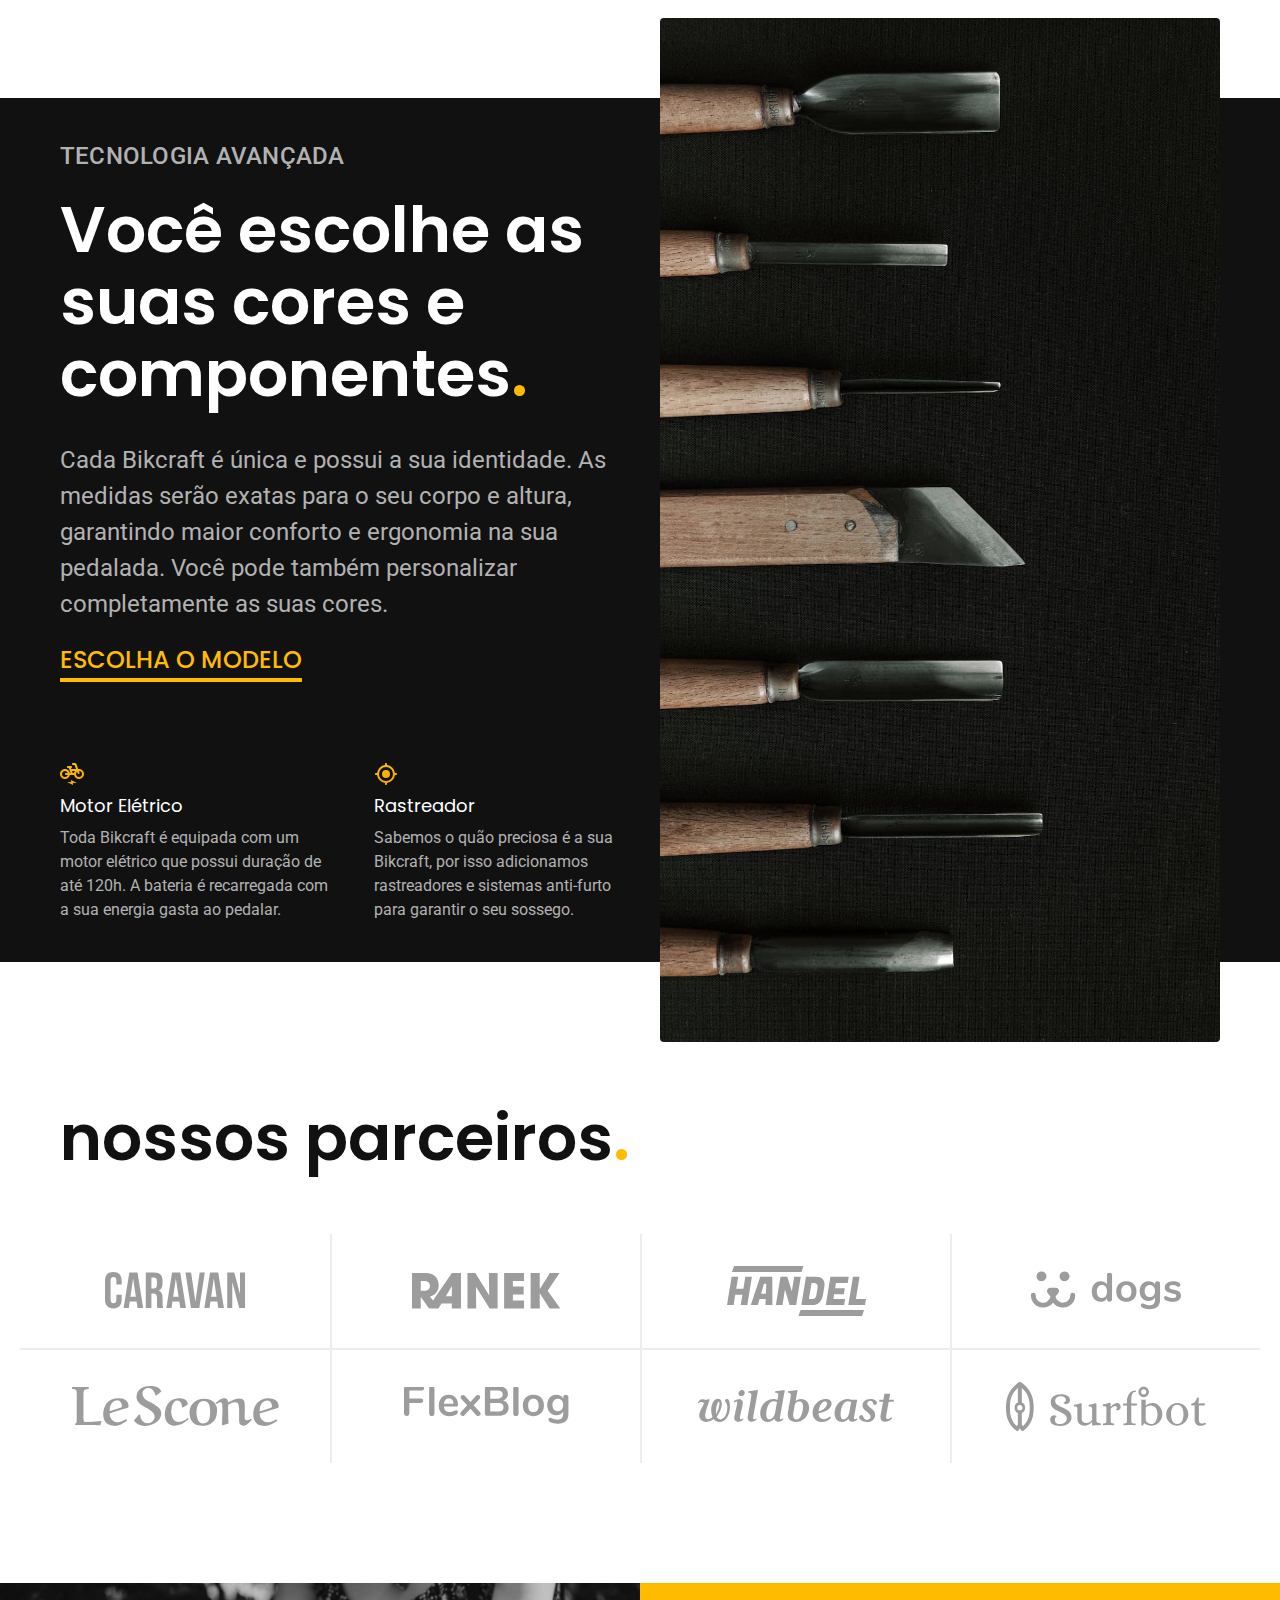
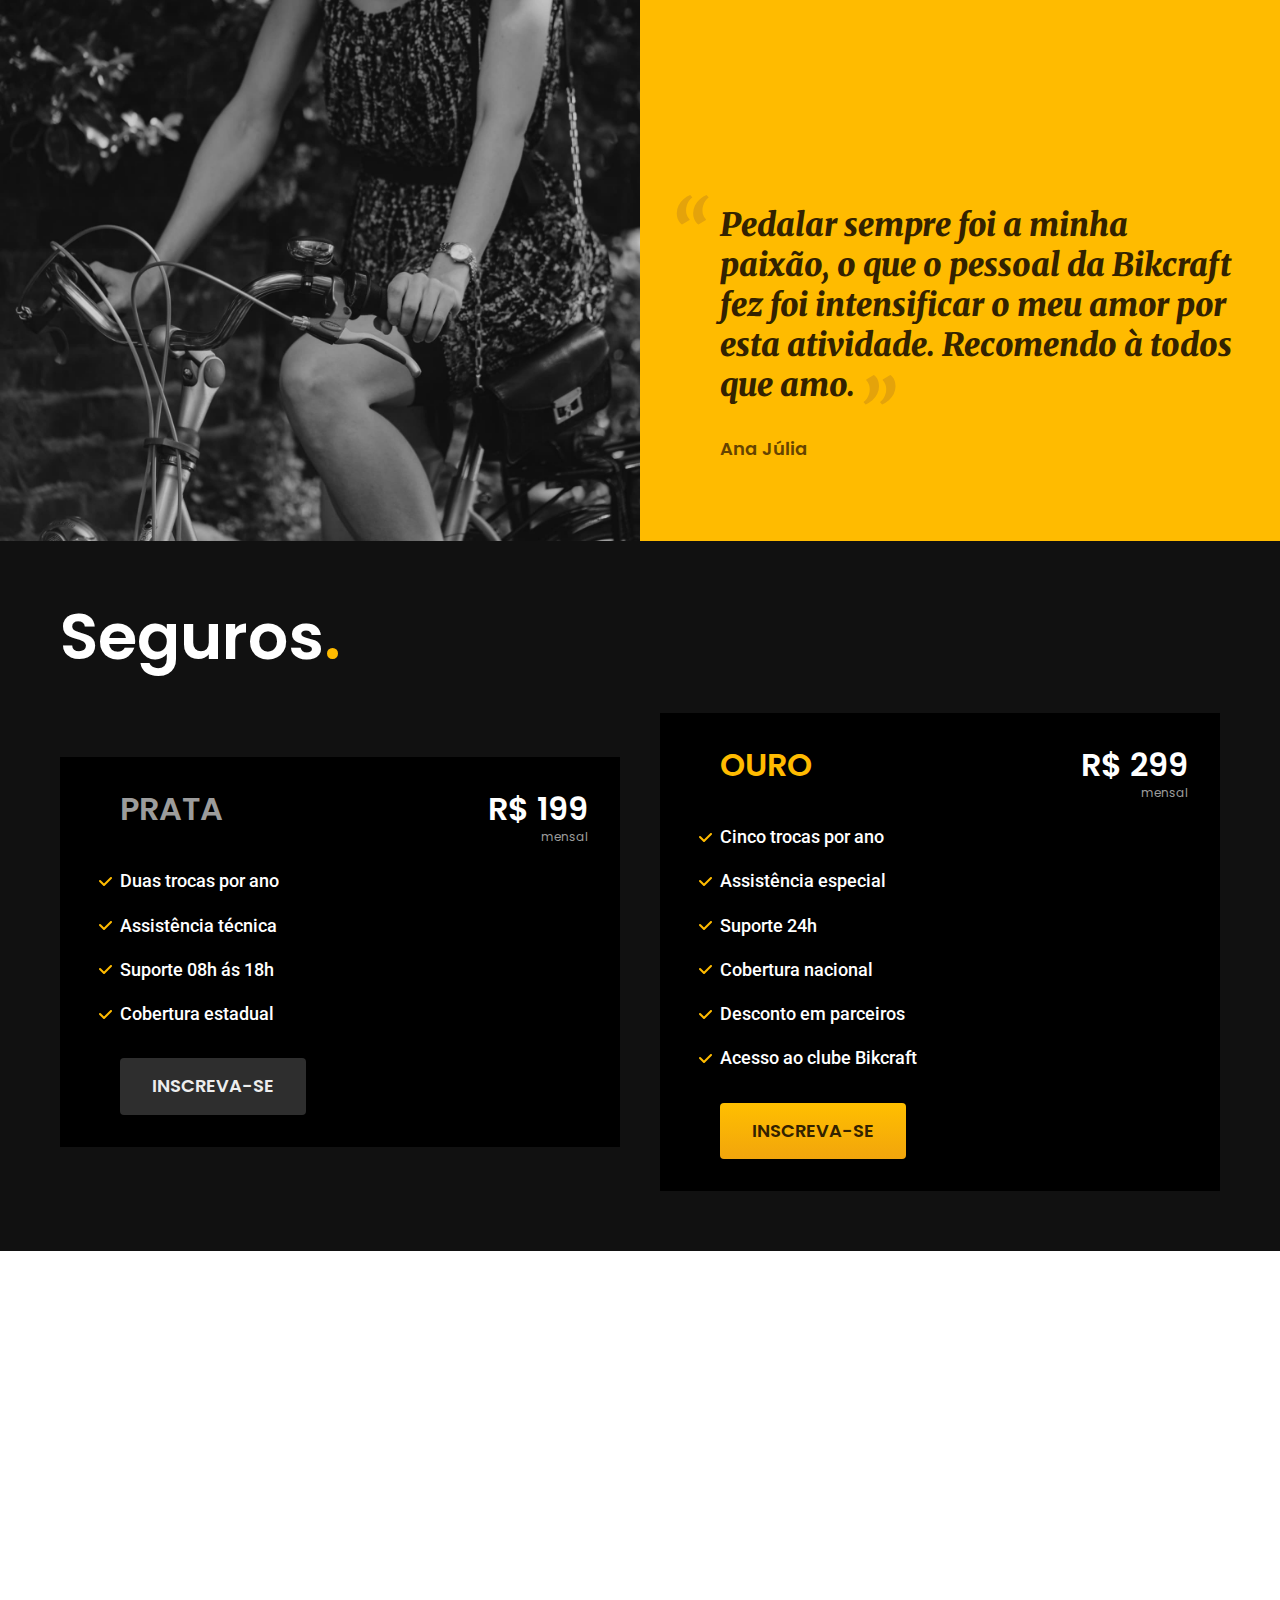
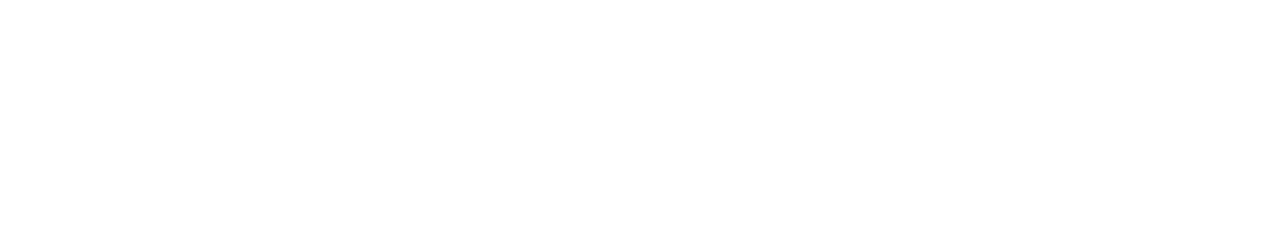
==== commit af825b8d: "seguros" ====
--- a/index.html
+++ b/index.html
@@ -122,6 +122,37 @@
       <span class="font-1-m-b cor-p4">Ana Júlia</span>
     </div>
   </section>
+
+  <article class="seguros-bg">
+    <div class="seguros container">
+      <h2 class="font-1-xxl cor-0">Seguros<span class="cor-p1">.</span></h2>
+      <div class="seguros-item">
+        <h3 class="font-1-xl cor-6">PRATA</h3>
+        <span class="font-1-xl cor-0">R$ 199 <span class="font-1-xs cor-6">mensal</span></span>
+        <ul class="font-2-m cor-0">
+          <li>Duas trocas por ano</li>
+          <li>Assistência técnica</li>
+          <li>Suporte 08h ás 18h</li>
+          <li>Cobertura estadual</li>
+        </ul>
+        <a class="botao secundario" href="./orcamento.html">Inscreva-se</a>
+      </div>
+
+      <div class="seguros-item">
+        <h3 class="font-1-xl cor-p1">OURO</h3>
+        <span class="font-1-xl cor-0">R$ 299 <span class="font-1-xs cor-6">mensal</span></span>
+        <ul class="font-2-m cor-0">
+          <li>Cinco trocas por ano</li>
+          <li>Assistência especial</li>
+          <li>Suporte 24h</li>
+          <li>Cobertura nacional</li>
+          <li>Desconto em parceiros</li>
+          <li>Acesso ao clube Bikcraft</li>
+        </ul>
+        <a class="botao" href="./orcamento.html">Inscreva-se</a>
+      </div>
+    </div>
+  </article>
 </body>
 
 </html>--- a/css/style.css
+++ b/css/style.css
@@ -13,5 +13,8 @@
 @import "./home/parceiros.css";
 @import "./home/depoimento.css";
 
+/* Seguros */
+@import "./seguros/seguros.css";
+
 /* Bicicletas */
 @import "./bicicletas/bicicletas-lista.css";
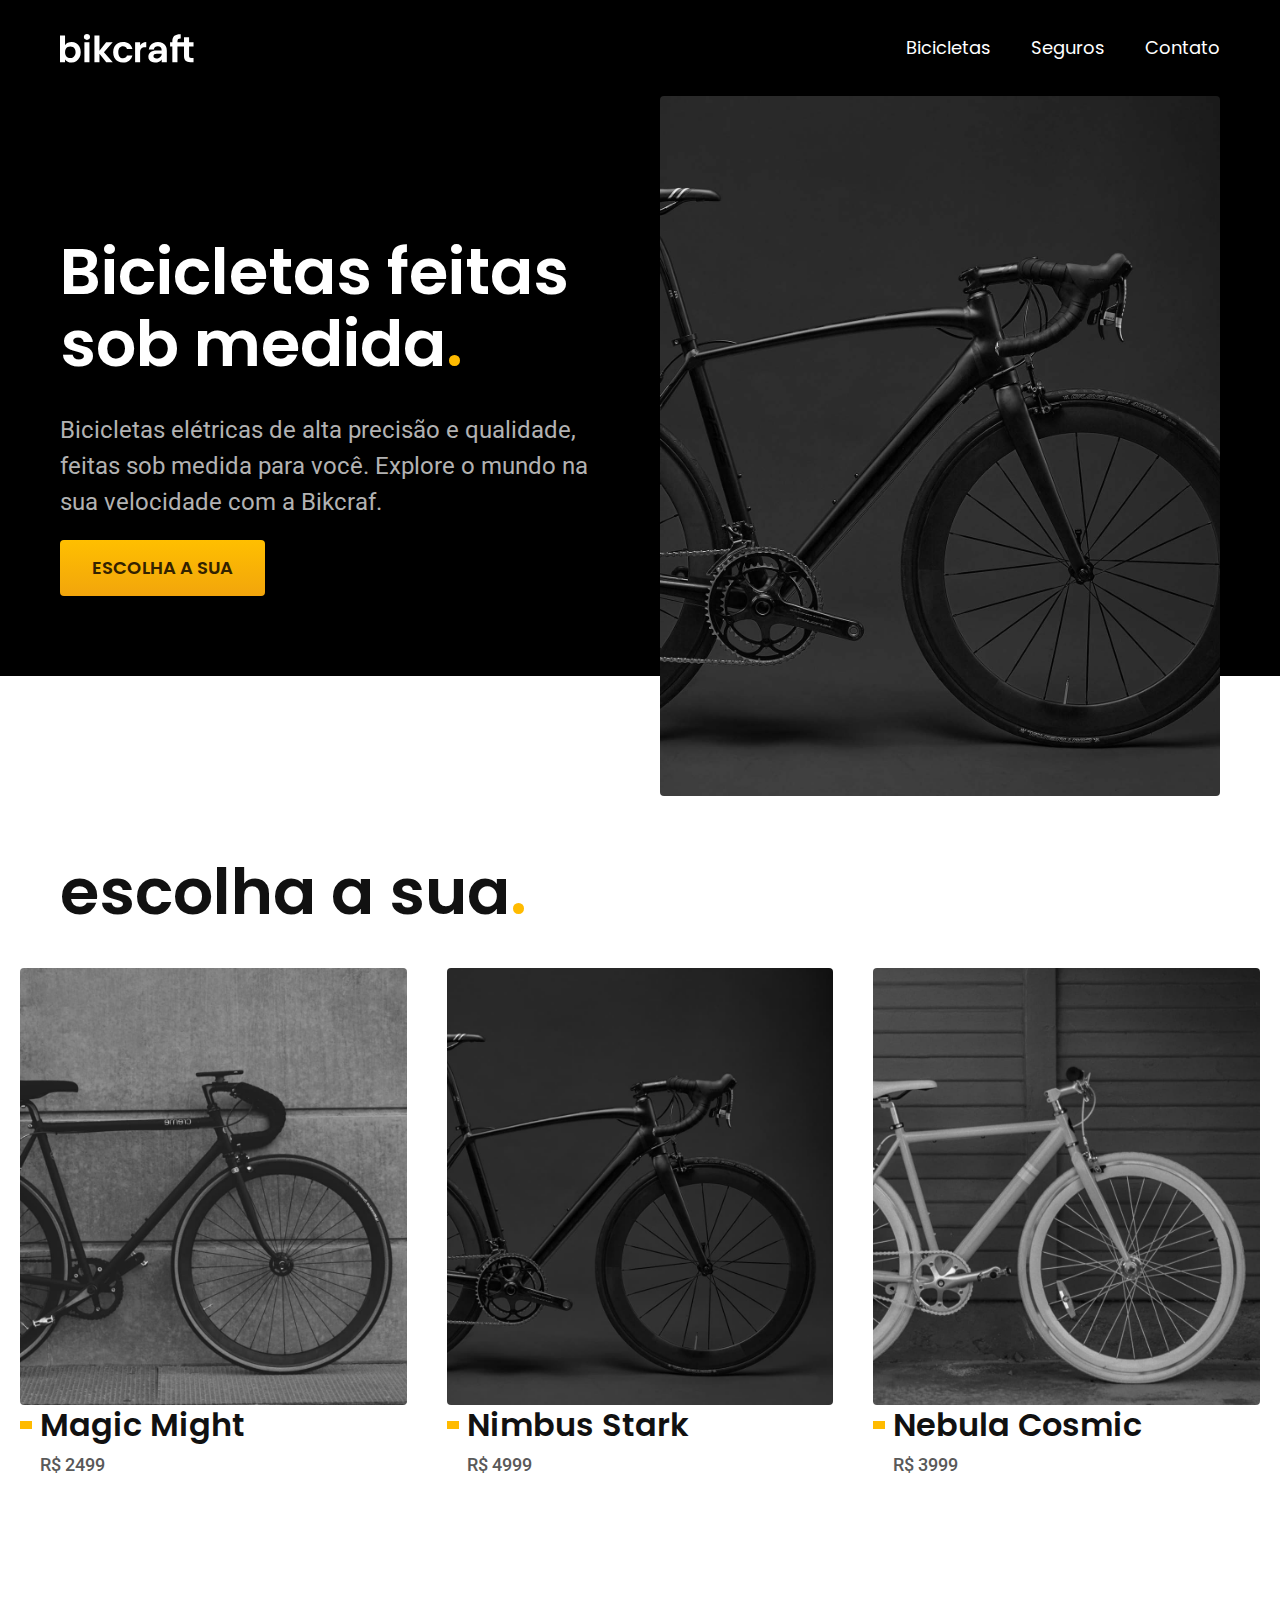
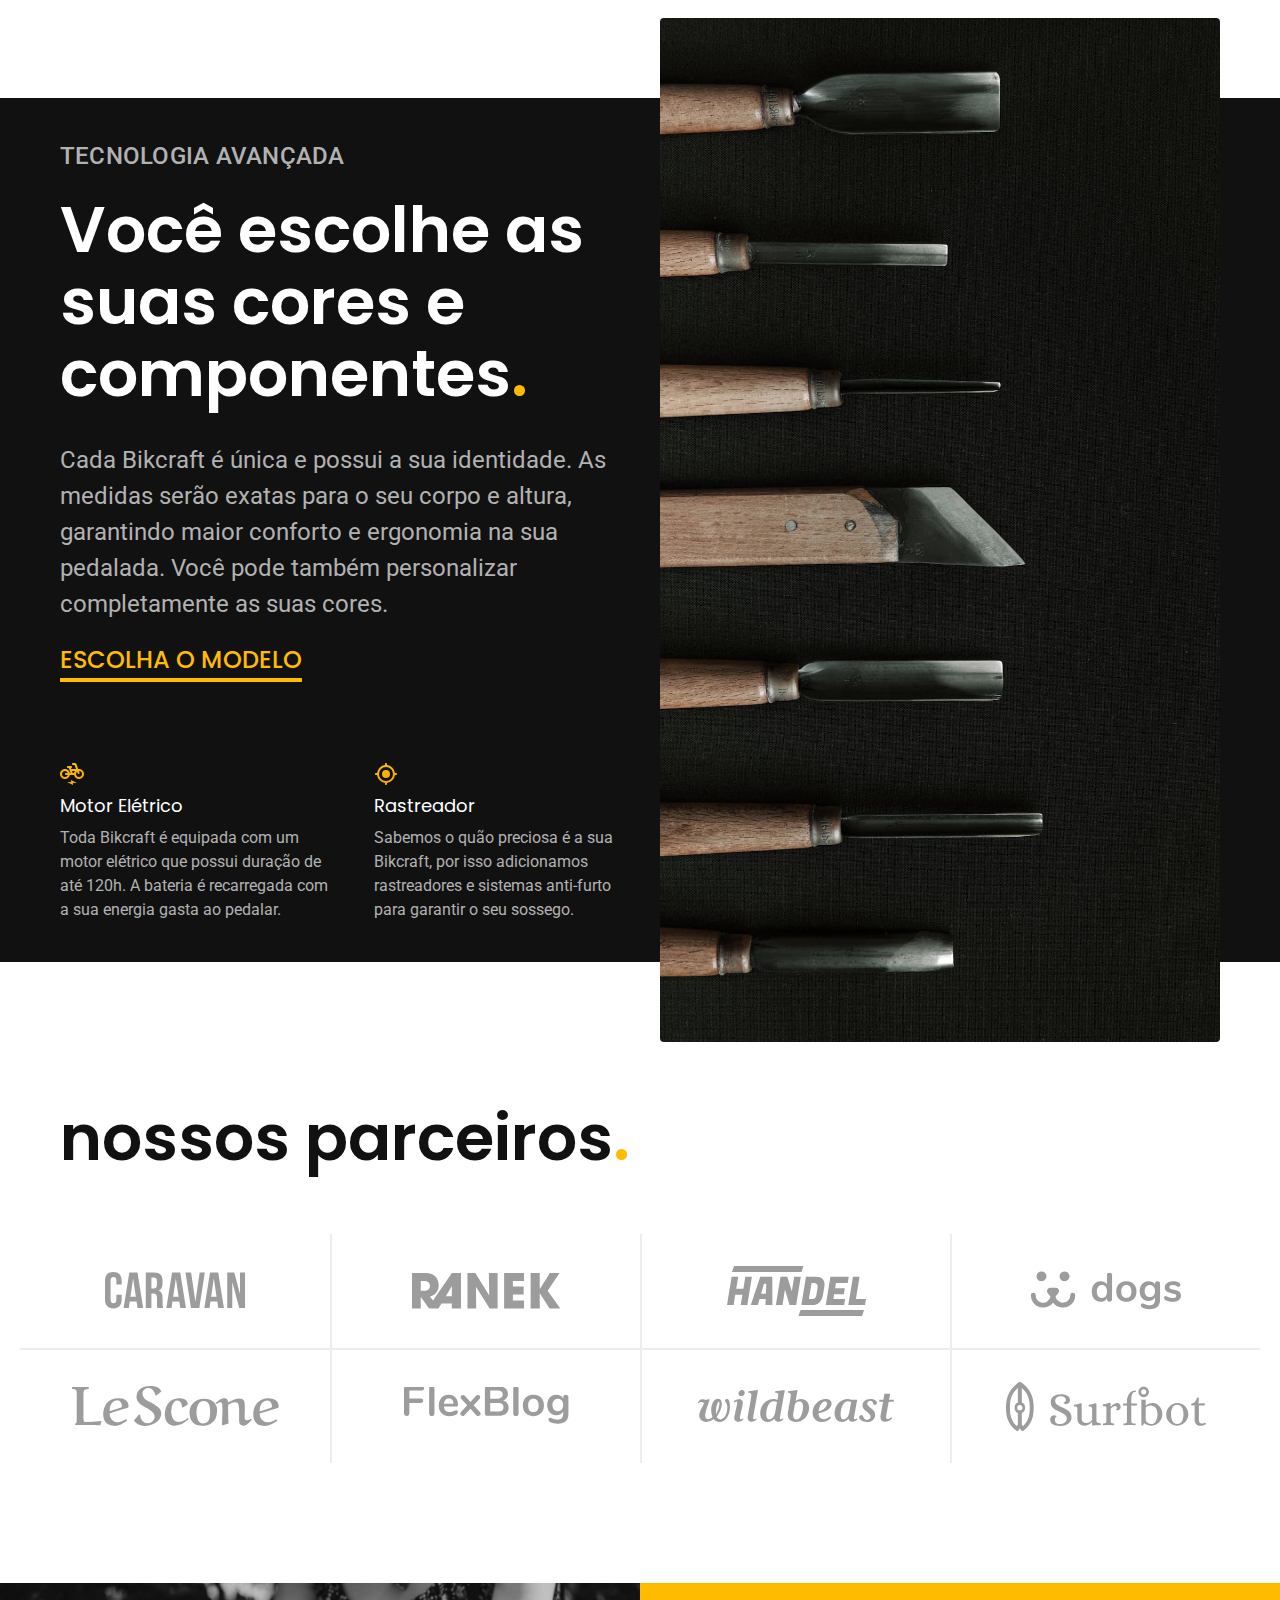
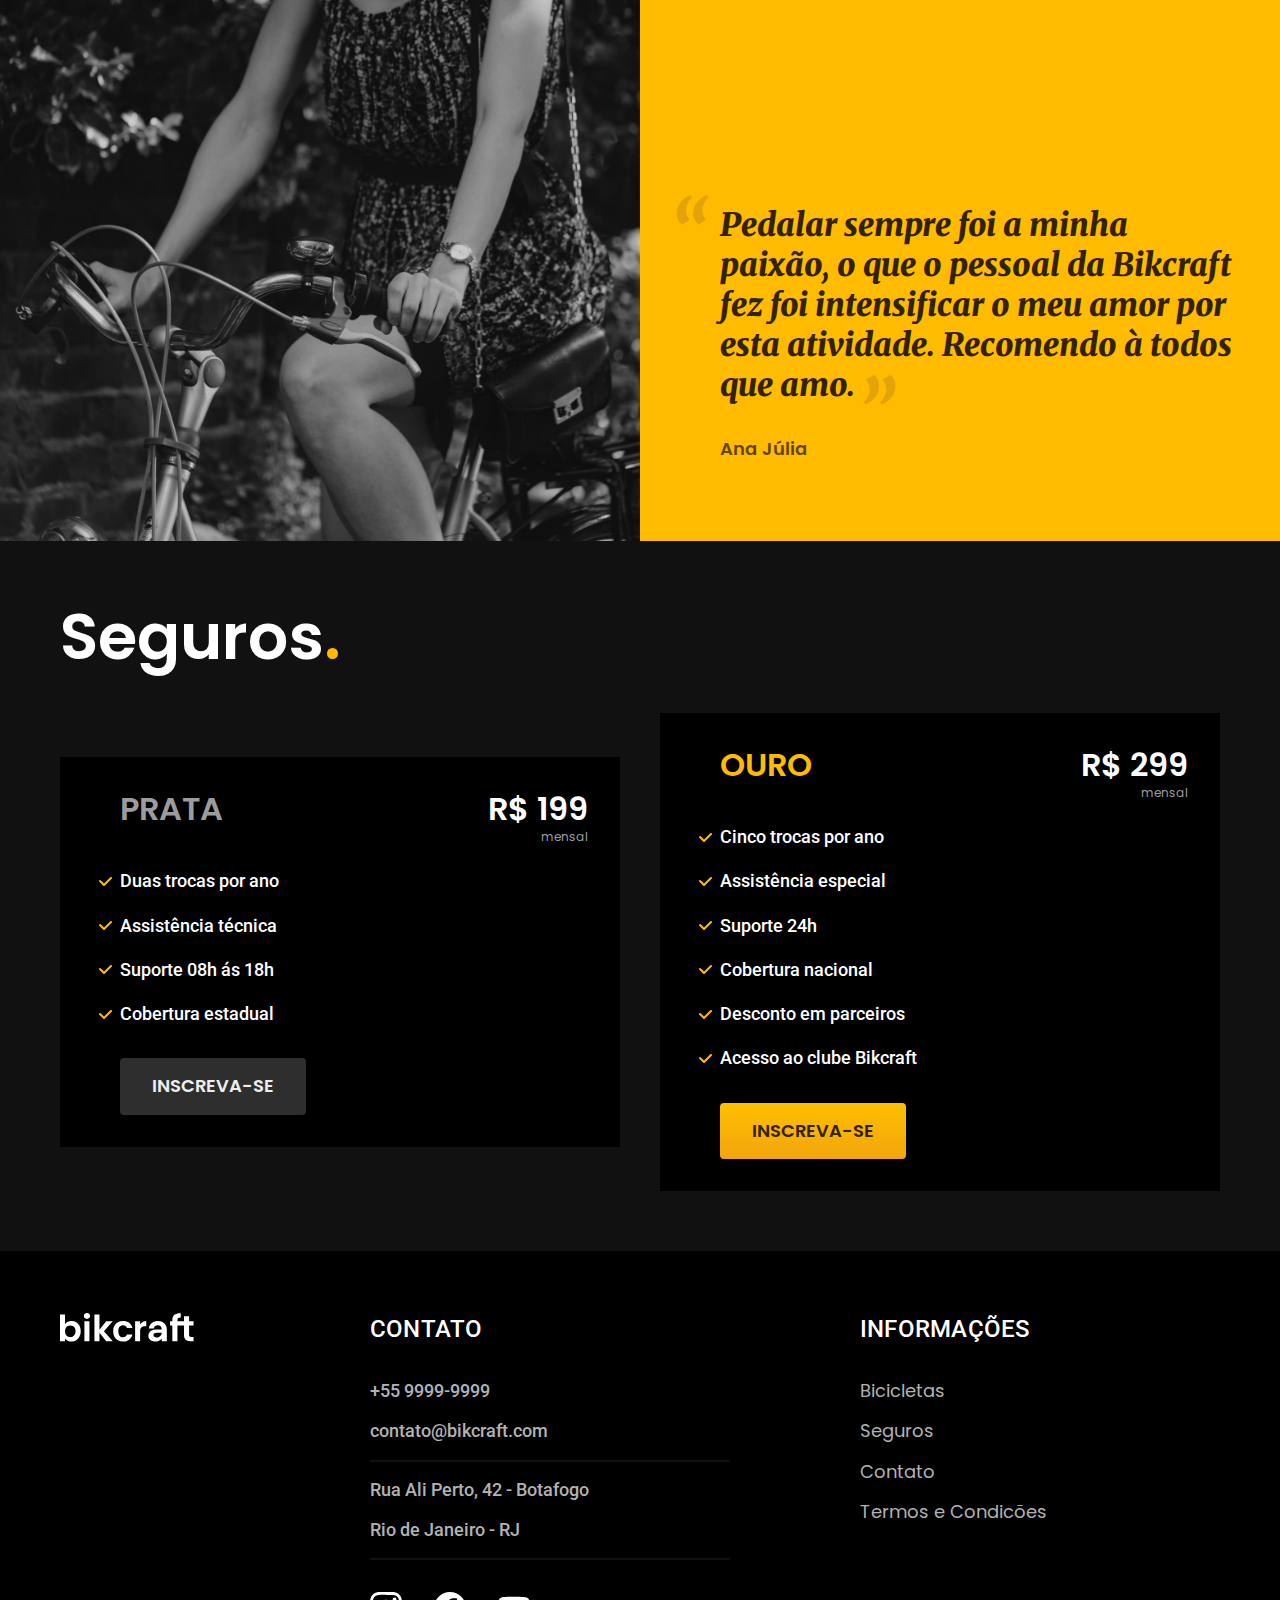
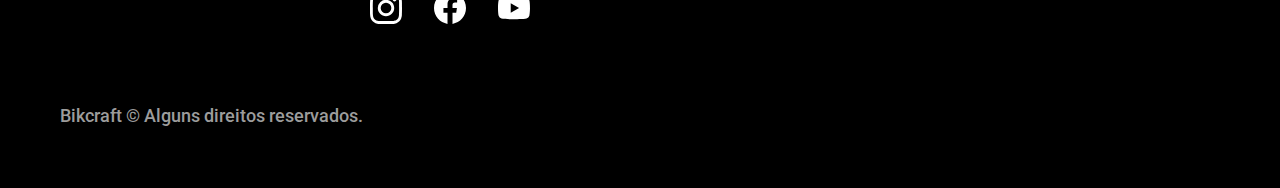
==== commit 0c92da8b: "footer" ====
--- a/index.html
+++ b/index.html
@@ -153,6 +153,44 @@
       </div>
     </div>
   </article>
+
+  <footer class="footer-bg">
+    <div class="footer container">
+      <img src="./img/bikcraft.svg" alt="">
+      <div class="footer-contato">
+        <h3 class="font-2-l-b cor-0">Contato</h3>
+        <ul class="font-2-m cor-5">
+          <li><a href="tel:+552199999999">+55 9999-9999</a></li>
+          <li><a href="mailto:contato@bikcraft.com">contato@bikcraft.com</a></li>
+          <li>Rua Ali Perto, 42 - Botafogo</li>
+          <li>Rio de Janeiro - RJ</li>
+        </ul>
+        <div class="footer-redes">
+          <a href="./">
+            <img src="./img/redes/instagram.svg" alt="Instagram">
+          </a>
+          <a href="./">
+            <img src="./img/redes/facebook.svg" alt="Facebook">
+          </a>
+          <a href="./">
+            <img src="./img/redes/youtube.svg" alt="Youtube">
+          </a>
+        </div>
+      </div>
+      <div class="footer-informacoes">
+        <h3 class="font-2-l-b cor-0">Informações</h3>
+        <nav>
+          <ul class="font-1-m cor-5">
+            <li><a href="./bicicletas.html">Bicicletas</a></li>
+            <li><a href="./seguros.html">Seguros</a></li>
+            <li><a href="./contato.html">Contato</a></li>
+            <li><a href="./termos.html">Termos e Condicões</a></li>
+          </ul>
+        </nav>
+      </div>
+      <p class="footer-copy font-2-m cor-6">Bikcraft © Alguns direitos reservados.</p>
+    </div>
+  </footer>
 </body>
 
 </html>--- a/css/style.css
+++ b/css/style.css
@@ -6,6 +6,7 @@
 
 /* Header */
 @import "./global/header.css";
+@import "./global/footer.css";
 
 /* Home */
 @import "./home/introducao.css";
